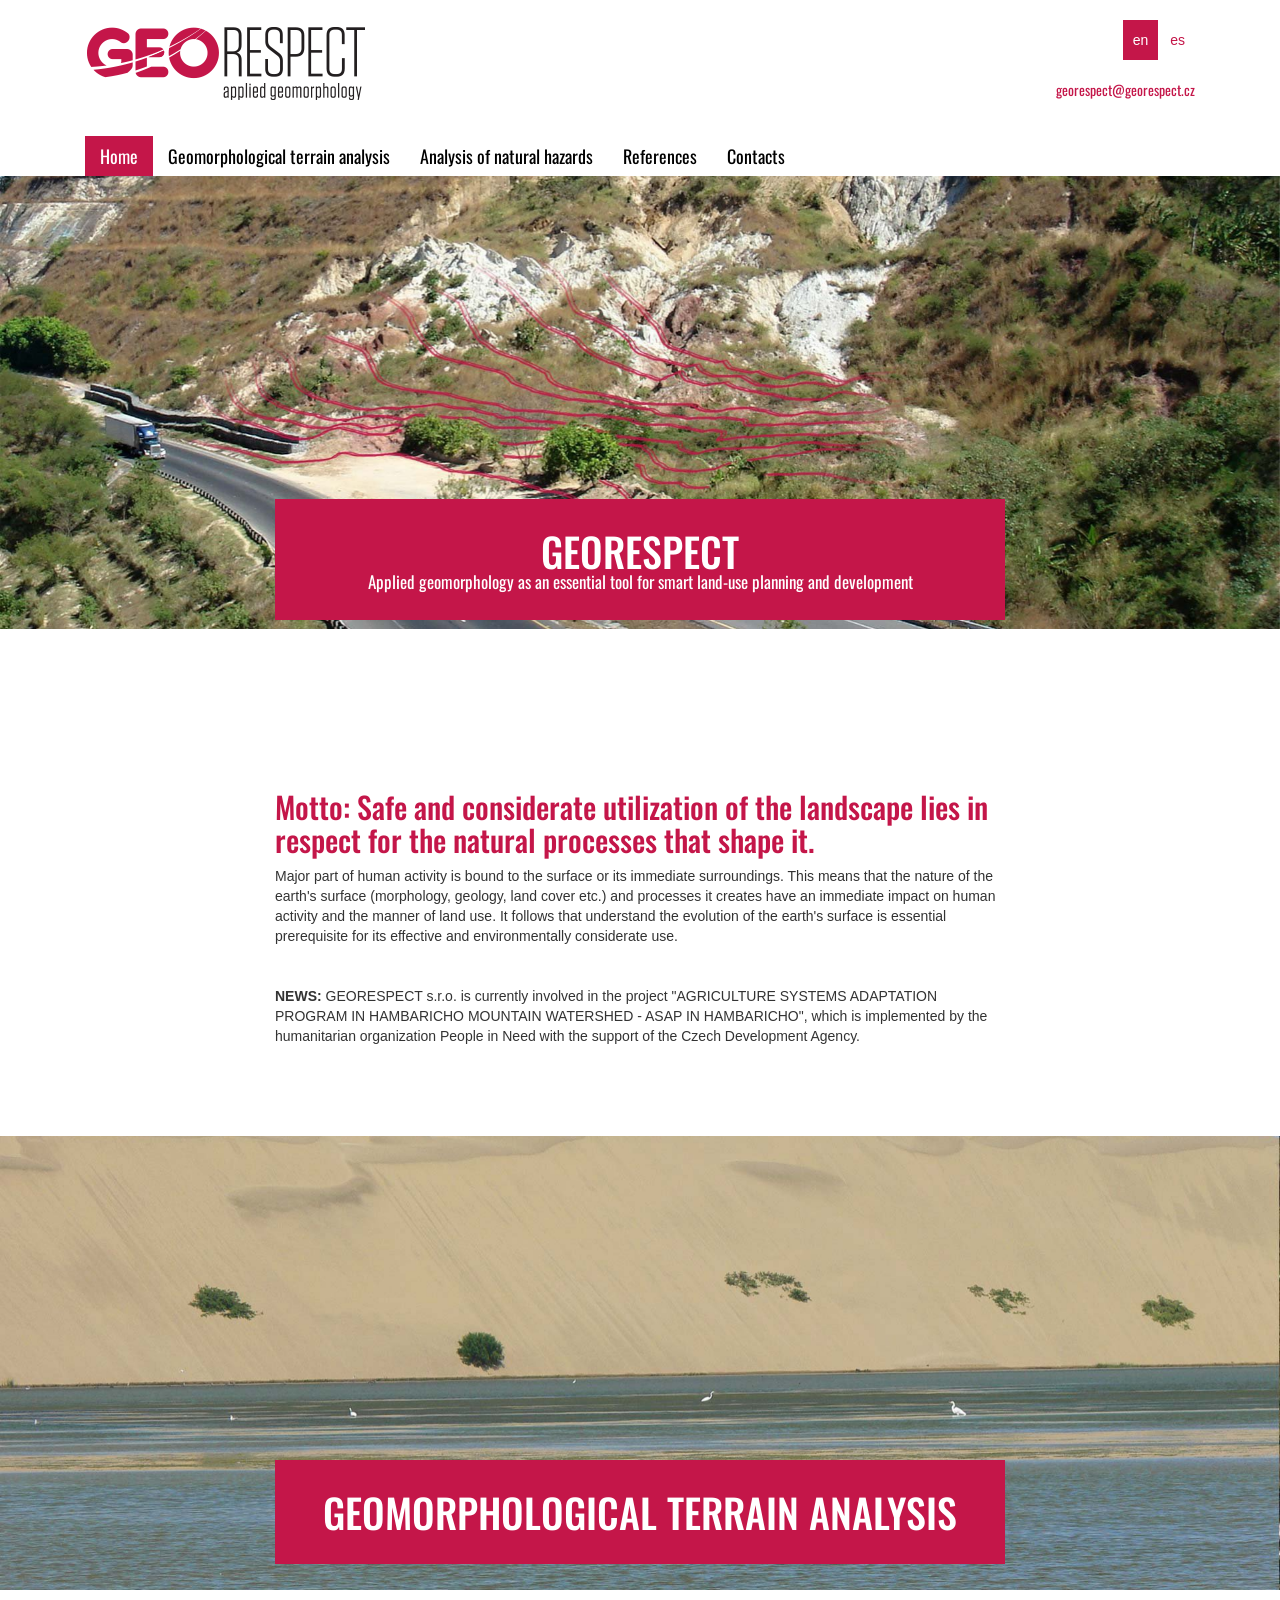
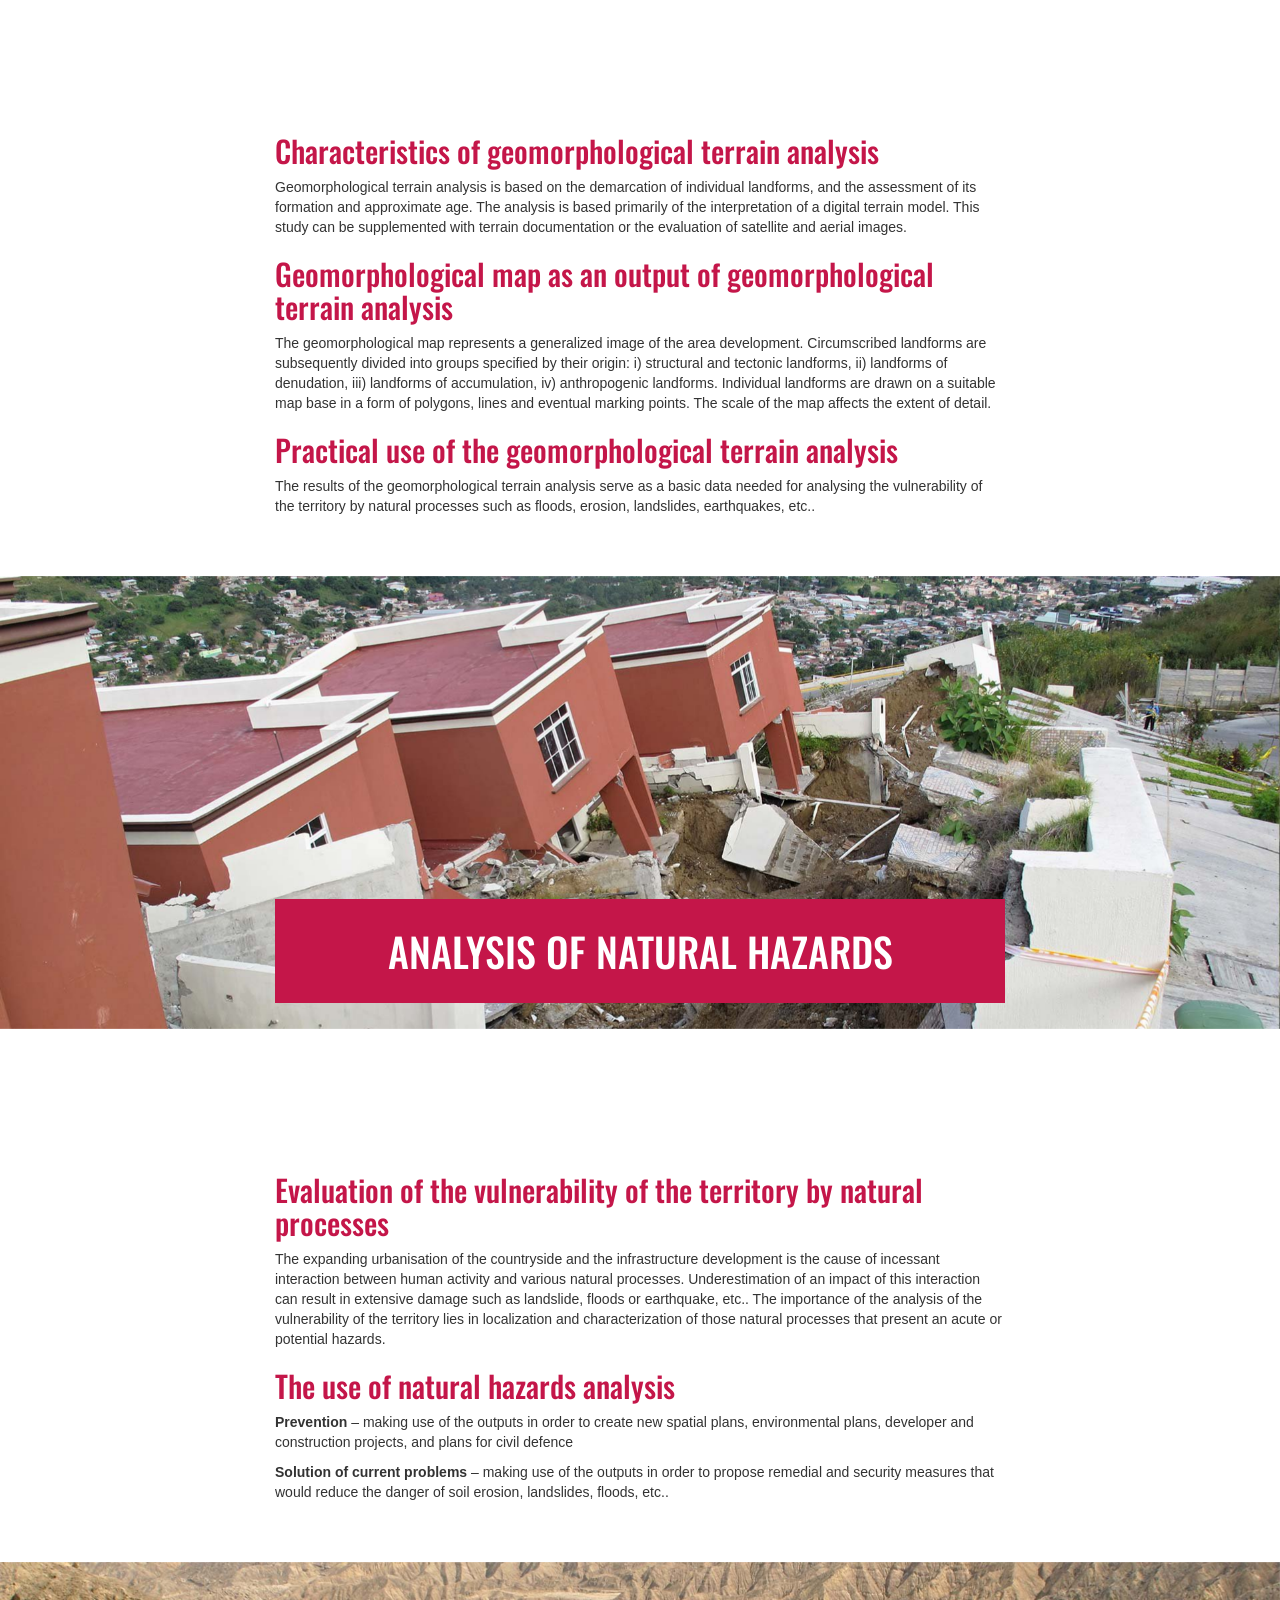
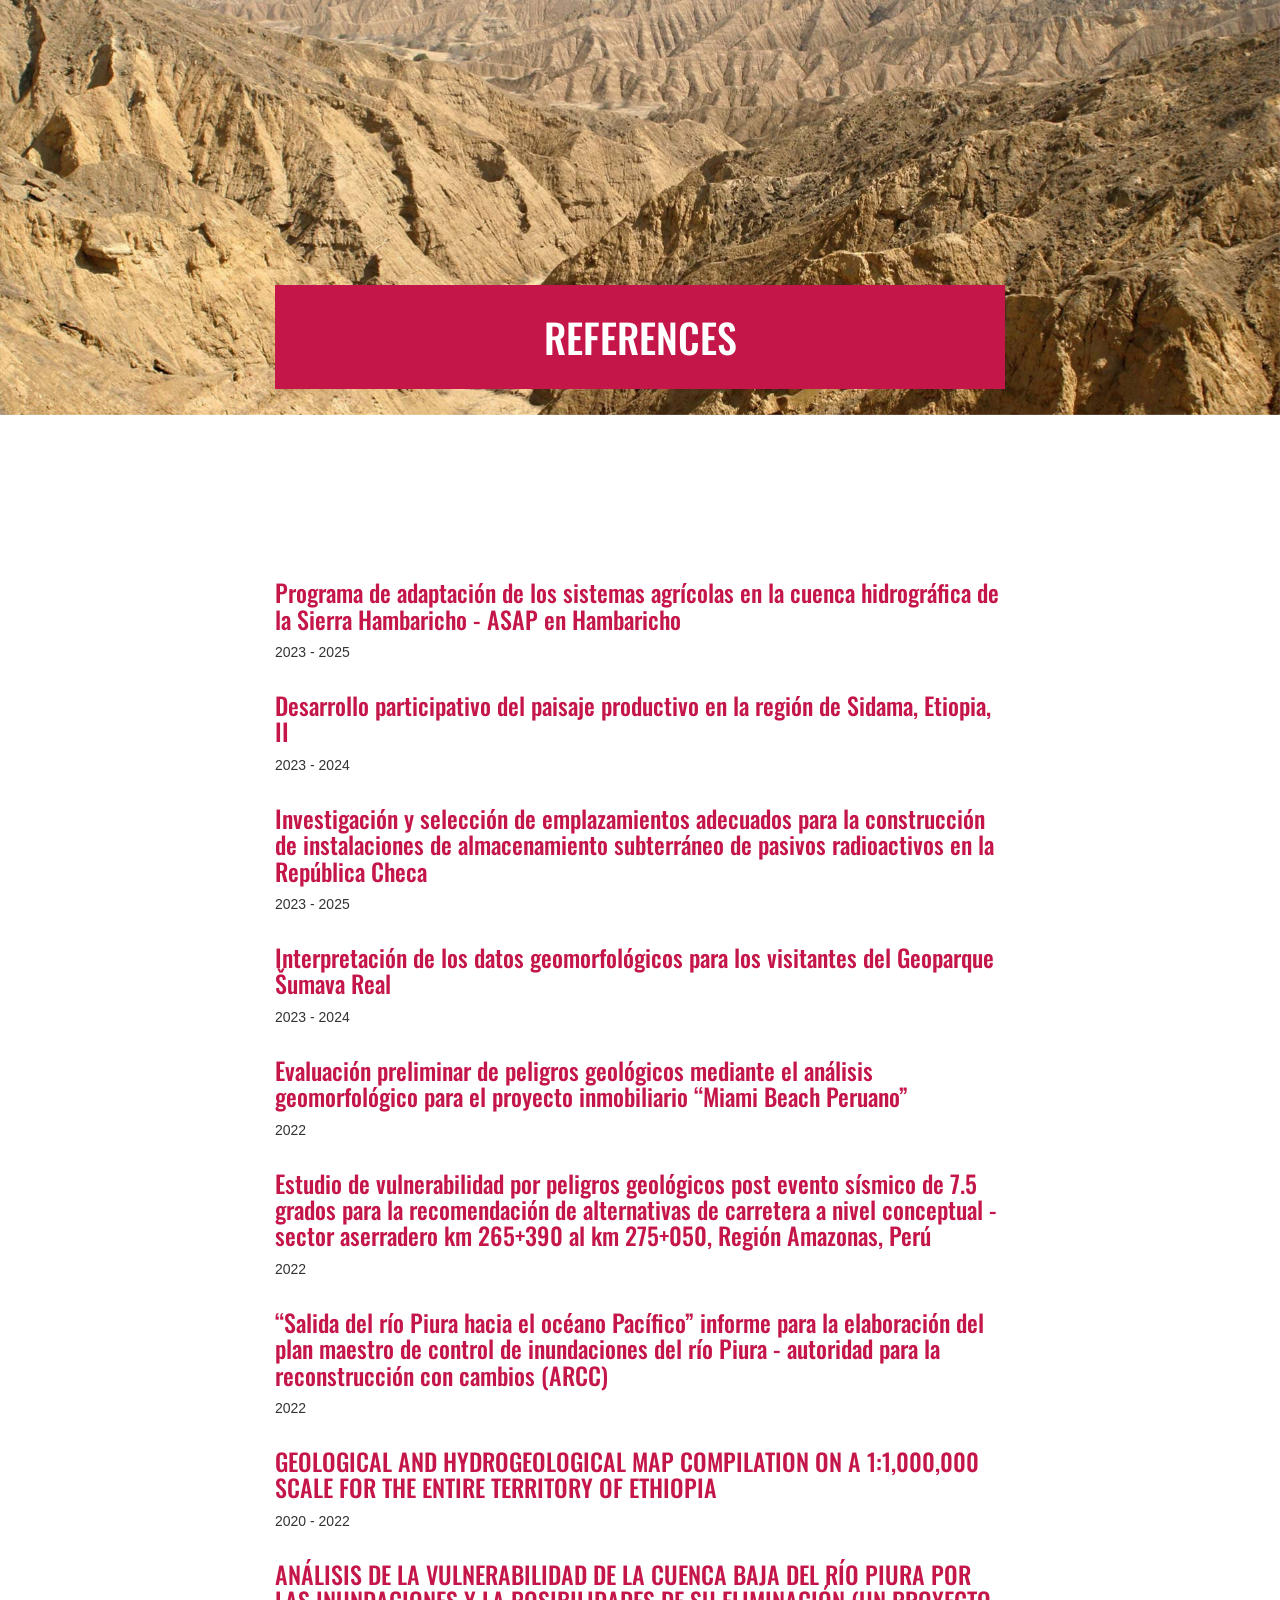
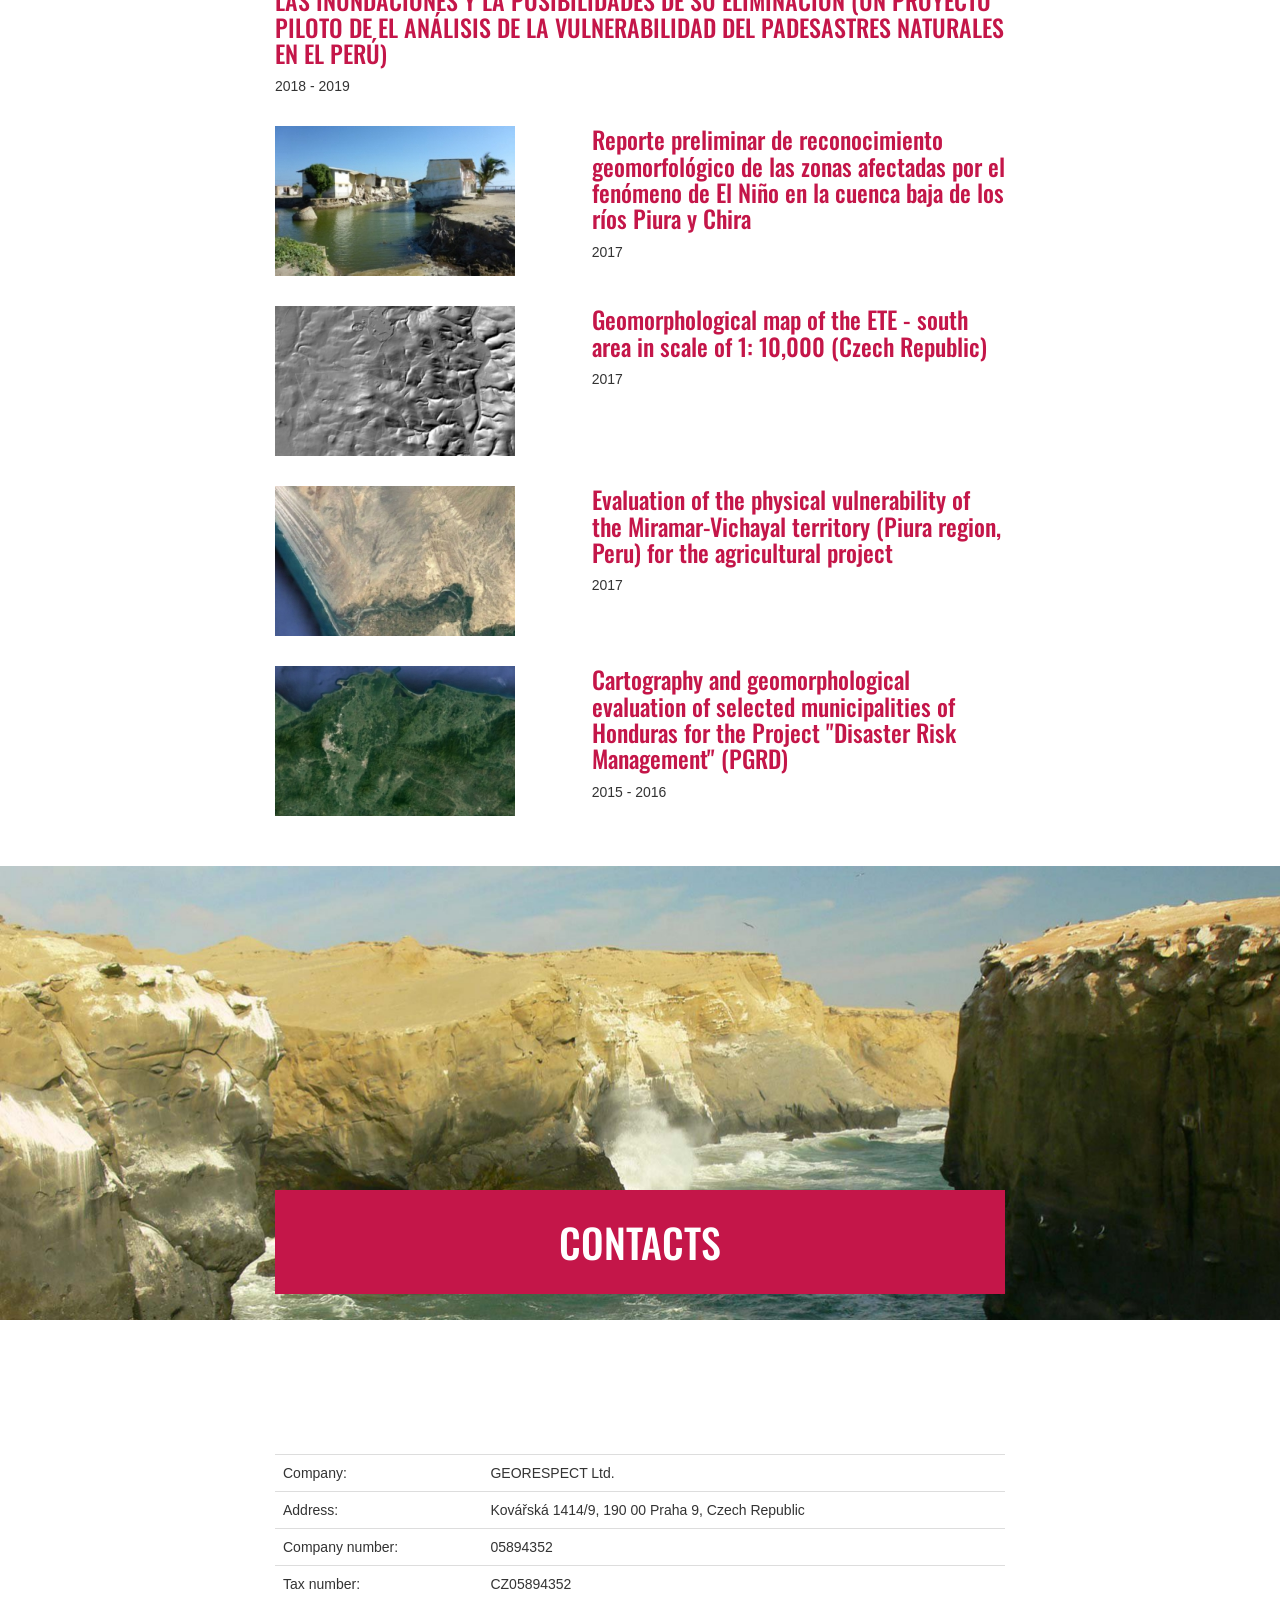
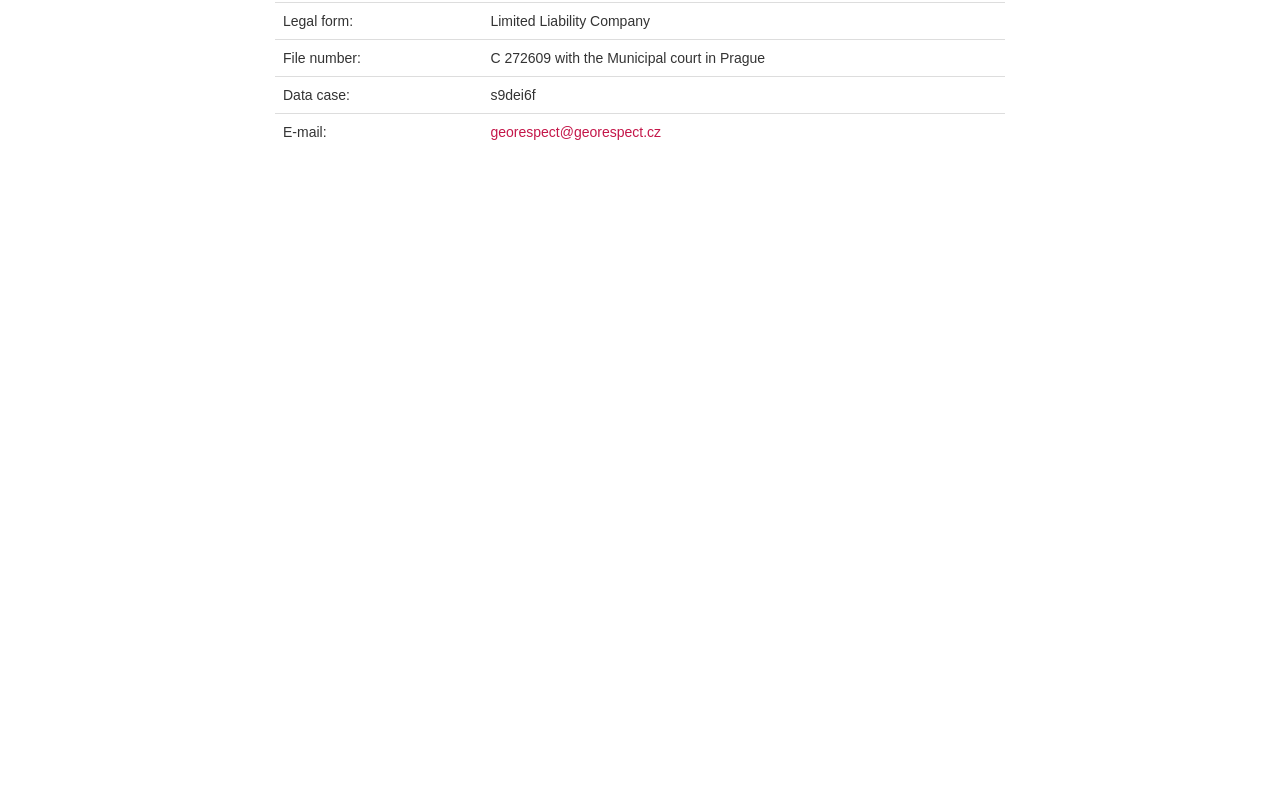
==== index.html @ f71c18c5 "Initial commit" ====
<!DOCTYPE html>
<html>
<head>
	<meta http-equiv="Content-Type" content="text/html; charset=utf-8">

	<meta name="description" content="Home">
	<meta name="keywords" content="Home">
	<meta name="viewport" content="width=device-width, initial-scale=1.0">

	<title>Applied geomorphology | GEO Respect</title>
	
	<link href="https://fonts.googleapis.com/css?family=Oswald:500&amp;subset=latin-ext" rel="stylesheet">

<link rel="stylesheet" type="text/css" href="https://scdn.hucr.cz/font-awesome/4.5.0/css/font-awesome.min.css">
<link rel="stylesheet" type="text/css" href="https://scdn.hucr.cz/fancybox/2.1.5/source/jquery.fancybox.css">
<link rel="stylesheet" type="text/css" href="https://scdn.hucr.cz/jquery/ui/1.10.0/themes/smoothness/jquery-ui.css">
<link rel="stylesheet" type="text/css" href="webtemp/cssloader-9338802cdaec-jquery-ui.css%3F1493128740.css">
<link rel="stylesheet" type="text/css" href="webtemp/cssloader-678d8fef0020-bootstrap.css%3F1493128740.css">
<link rel="stylesheet" type="text/css" href="webtemp/cssloader-245f5d655ae2-common.css%3F1493270820.css">
<link rel="stylesheet" type="text/css" href="webtemp/cssloader-03749bf49cf5-screen.css%3F1495715760.css">
<link rel="stylesheet" type="text/css" href="webtemp/cssloader-792d3ff9c9a4-cropper.css%3F1493128740.css">
	
	<link rel="shortcut icon" href="favicon.ico" type="image/x-icon">
	
<script type="text/javascript" src="https://scdn.hucr.cz/jquery/1.8.3/jquery-1.8.3.min.js"></script>
<script type="text/javascript" src="https://scdn.hucr.cz/jquery/ui/1.10.0/jquery-ui.min.js"></script>
<script type="text/javascript" src="https://scdn.hucr.cz/bootstrap/3.2.0/dist/js/bootstrap.min.js"></script>
<script type="text/javascript" src="https://scdn.hucr.cz/fancybox/2.1.5/source/jquery.fancybox.pack.js"></script>
<script type="text/javascript" src="https://scdn.hucr.cz/plupload/2.1.7/js/plupload.full.min.js"></script>
<script type="text/javascript" src="webtemp/jsloader-c4ad33f44dfc.js%3F1495527900"></script>

	
		<script type="text/javascript">
			(function(i,s,o,g,r,a,m){ i['GoogleAnalyticsObject']=r;i[r]=i[r]||function(){
			(i[r].q=i[r].q||[]).push(arguments)},i[r].l=1*new Date();a=s.createElement(o),
			m=s.getElementsByTagName(o)[0];a.async=1;a.src=g;m.parentNode.insertBefore(a,m)
			})(window,document,'script','//www.google-analytics.com/analytics.js','ga');
			
			ga('create', "UA-98120403-1", "georespect.cz");
			ga('require', 'linkid', 'linkid.js');
			ga('require', 'ecommerce', 'ecommerce.js');
			ga('send', 'pageview');
		</script>
		
		
</head>

<body id="singlepage" data-spy="scroll" data-target=".menu">
<div id="snippet--flashMessages"></div>	
		<div class="container-fluid wrapper" data-spy="" id="header">
			<div class="container" id="logo">
				<p class="col-xs-12 col-sm-6">
					<a href="cs/index.html">
						<img src="images/logo.png" alt="logo">
					</a>
				</p>
				<div class="col-xs-12 col-sm-6">
<div id="langs" class="pull-right">
	<ul class="xnav nav-pills">
		<li class="cs active">
			<a href="cs/index.html">en</a>
		</li>
			<li class="es ">
				<a href="es/index.html">es</a>
			</li>
	</ul>
</div>
<div class="clearfix"></div>					<p class="text-right">
						<a href="mailto:georespect@georespect.cz" class="contact">georespect@georespect.cz</a>
					</p>
				</div>
			</div>
			
			<div class="container" id="menu">

	<div role="navigation" class="navbar navbar-default navbar-static-top">
		<div class="container">
			<div class="navbar-header">
				<button data-target=".navbar-collapse" data-toggle="collapse" class="navbar-toggle" type="button">
					<span class="sr-only">Toggle navigation</span>
					<span class="icon-bar"></span>
					<span class="icon-bar"></span>
					<span class="icon-bar"></span>
				</button>
			</div>

			<div class="navbar-collapse collapse">
					<ul class="nav navbar-nav">



							<li class="applied-geomorphology first
									active
							">
								<a href="cs/index.html#applied-geomorphology">

									Home 
								</a>
							</li>

								

							<li class="geomorphological-terrain-analysis 
							">
								<a href="cs/index.html#geomorphological-terrain-analysis">

									Geomorphological terrain analysis 
								</a>
							</li>

								

							<li class="analysis-of-natural-hazards 
							">
								<a href="cs/index.html#analysis-of-natural-hazards">

									Analysis of natural hazards 
								</a>
							</li>

								

							<li class="references 
							">
								<a href="cs/index.html#references">

									References 
								</a>
							</li>

								

							<li class="contacts 
							">
								<a href="cs/index.html#contacts">

									Contacts 
								</a>
							</li>
					</ul>
			</div>
		</div>
	</div>
			</div>
			
			<div class="clearfix"></div>
		</div>
		
<div id="slider" class="carousel slide" data-ride="carousel" data-interval="4000" data-pause="hover" data-wrap="true">	
	<div class="carousel-inner">
			
			<div class="item active">
						<img src="files/galleries/1920x680_g3-slide1.jpg" alt="">
				
				<div class="carousel-caption">					
 				</div>
			</div>
	</div>
	
	

</div>		
			<div class="container-fluid clearfix" id="applied-geomorphology">
				<div class="container">
					<div class="col-xs-12 col-md-8 col-md-offset-2">
	<div id="layout1" class="row">
		<div id="center" class="col-xs-12">		

	<div class="editor editor-layout1 ">
	
		<div class="">
				<h1>GEORespect<small>Applied geomorphology as an essential tool for smart land-use planning and development</small></h1>

				<div class="text">
					<h2>Motto: Safe and considerate utilization of the landscape lies in respect for the natural processes that shape it.</h2>
<p>Major part of human activity is bound to the surface or its immediate surroundings. This means that the nature of the earth's surface (morphology, geology, land cover etc.) and processes it creates have an immediate impact on human activity and the manner of land use. It follows that understand the evolution of the earth's surface is essential prerequisite for its effective and environmentally considerate use.</p>
<p>&nbsp;</p>
<p><strong>NEWS:</strong> GEORESPECT s.r.o. is currently involved in the project "AGRICULTURE SYSTEMS ADAPTATION PROGRAM IN HAMBARICHO MOUNTAIN WATERSHED - ASAP IN HAMBARICHO", which is implemented by the humanitarian organization People in Need with the support of the Czech Development Agency.</p>
<p>&nbsp;</p>
				</div>



		</div>
	</div>
		</div>
	</div>					</div>
				</div>
			</div>
<div id="slider" class="carousel slide" data-ride="carousel" data-interval="4000" data-pause="hover" data-wrap="true">	
	<div class="carousel-inner">
			
			<div class="item active">
						<img src="files/galleries/1920x680_g7-slide1a.jpg" alt="">
				
				<div class="carousel-caption">					
 				</div>
			</div>
	</div>
	
	

</div>		
			<div class="container-fluid clearfix" id="geomorphological-terrain-analysis">
				<div class="container">
					<div class="col-xs-12 col-md-8 col-md-offset-2">
	<div id="layout1" class="row">
		<div id="center" class="col-xs-12">		

	<div class="editor editor-layout1 ">
	
		<div class="">
				<h1>Geomorphological terrain analysis</h1>

				<div class="text">
					<h2>Characteristics of geomorphological terrain analysis</h2>
<p>Geomorphological terrain analysis is based on the demarcation of individual landforms, and the assessment of its formation and approximate age. The analysis is based primarily of the interpretation of a&nbsp;digital terrain model. This study can be supplemented with terrain documentation or the evaluation of satellite and aerial images.</p>
<h2>Geomorphological map as an output of geomorphological terrain analysis</h2>
<p>The geomorphological map represents a&nbsp;generalized image of the area development. Circumscribed landforms are subsequently divided into groups specified by their origin: i) structural and tectonic landforms, ii) landforms of denudation, iii) landforms of accumulation, iv) anthropogenic landforms. Individual landforms are drawn on a&nbsp;suitable map base in a&nbsp;form of polygons, lines and eventual marking points. The scale of the map affects the extent of detail.</p>
<h2>Practical use of the geomorphological terrain analysis</h2>
<p>The results of the geomorphological terrain analysis serve as a&nbsp;basic data needed for analysing the vulnerability of the territory by natural processes such as floods, erosion, landslides, earthquakes, etc..</p>
				</div>



		</div>
	</div>
		</div>
	</div>					</div>
				</div>
			</div>
<div id="slider" class="carousel slide" data-ride="carousel" data-interval="4000" data-pause="hover" data-wrap="true">	
	<div class="carousel-inner">
			
			<div class="item active">
						<img src="files/galleries/1920x680_g9-slide2.jpg" alt="">
				
				<div class="carousel-caption">					
 				</div>
			</div>
	</div>
	
	

</div>		
			<div class="container-fluid clearfix" id="analysis-of-natural-hazards">
				<div class="container">
					<div class="col-xs-12 col-md-8 col-md-offset-2">
	<div id="layout1" class="row">
		<div id="center" class="col-xs-12">		

	<div class="editor editor-layout1 ">
	
		<div class="">
				<h1>Analysis of natural hazards</h1>

				<div class="text">
					<h2>Evaluation of the vulnerability of the territory by natural processes</h2>
<p>The expanding urbanisation of the countryside and the infrastructure development is the cause of incessant interaction between human activity and various natural processes. Underestimation of an impact of this interaction can result in extensive damage such as landslide, floods or earthquake, etc.. The importance of the analysis of the vulnerability of the territory lies in localization and characterization of those natural processes that present an acute or potential hazards.</p>
<h2>The use of natural hazards analysis</h2>
<p><strong>Prevention</strong> &ndash; making use of the outputs in order to create new spatial plans, environmental plans, developer and construction projects, and plans for civil defence</p>
<p><strong>Solution of current problems</strong> &ndash; making use of the outputs in order to propose remedial and security measures that would reduce the danger of soil erosion, landslides, floods, etc..</p>
				</div>



		</div>
	</div>
		</div>
	</div>					</div>
				</div>
			</div>
<div id="slider" class="carousel slide" data-ride="carousel" data-interval="4000" data-pause="hover" data-wrap="true">	
	<div class="carousel-inner">
			
			<div class="item active">
						<img src="files/galleries/1920x680_g14-slide4.jpg" alt="">
				
				<div class="carousel-caption">					
 				</div>
			</div>
	</div>
	
	

</div>		
			<div class="container-fluid clearfix" id="references">
				<div class="container">
					<div class="col-xs-12 col-md-8 col-md-offset-2">
	<div id="layout1" class="row">
		<div id="center" class="col-xs-12">	
			<h1>References</h1>	

<div class="articles layout1 row">
		
		
		<div class="article col-xs-12">
				
			<div class="row">
				
				
				<div class="col-xs-12">
						<h3 class="no-margin-top">
							Programa de adaptación de los sistemas agrícolas en la cuenca hidrográfica de la Sierra Hambaricho - ASAP en Hambaricho
						</h3>
					
						<div class="description">
							<p class="no-margin">
								2023 - 2025
							</p>
						</div>
					
						<div class="text">				
							<p>Ubicaci&oacute;n:&nbsp;Regi&oacute;n Sidama, Etiop&iacute;a</p>
<p>Contratante:&nbsp;ONG People in Need -&nbsp; Agencia de Desarrollo de la Rep&uacute;blica Checa</p>
<p>Objetivo: An&aacute;lisis de los riesgos geol&oacute;gicos y medioambientales en la zona de la Sierra Hambaricho.</p>
						</div>
				</div>
			</div>
		</div>
		
			<div class="clearfix"></div>
		
		
		<div class="article col-xs-12">
				
			<div class="row">
				
				
				<div class="col-xs-12">
						<h3 class="no-margin-top">
							Desarrollo participativo del paisaje productivo en la región de Sidama, Etiopia, II
						</h3>
					
						<div class="description">
							<p class="no-margin">
								2023 - 2024
							</p>
						</div>
					
						<div class="text">				
							<p><em>Ubicaci&oacute;n:</em>&nbsp;Regi&oacute;n Sidama, Etiop&iacute;a</p>
<p><em>Contratante:</em> ONG People in Need -&nbsp; Agencia de Desarrollo de la Rep&uacute;blica Checa</p>
<p><em>Objetivo:</em> Estudio biof&iacute;sico (riesgos geol&oacute;gicos), exploraci&oacute;n y documentaci&oacute;n enfocadas en las caracter&iacute;sticas geomorfol&oacute;gicas, litol&oacute;gicas y geodin&aacute;micas locales a fin de conservar y gestionar los recursos de agua y suelo hacia una &nbsp;agricultura sostenible y protecci&oacute;n de los recursos naturales.</p>
						</div>
				</div>
			</div>
		</div>
		
			<div class="clearfix"></div>
		
		
		<div class="article col-xs-12">
				
			<div class="row">
				
				
				<div class="col-xs-12">
						<h3 class="no-margin-top">
							Investigación y selección de emplazamientos adecuados para la construcción de instalaciones de almacenamiento subterráneo de pasivos radioactivos en la República Checa
						</h3>
					
						<div class="description">
							<p class="no-margin">
								2023 - 2025
							</p>
						</div>
					
						<div class="text">				
							<p><em>Contratante</em>:&nbsp;Autoridad de Repositorios de Residuos Radiactivos&nbsp;(SURAO)</p>
<p><em>Ubicaci&oacute;n:</em> Rep&uacute;blica Checa</p>
<p><em>Objetivo:</em>&nbsp;Consultor&iacute;a especializada en geolog&iacute;a y geomorfolog&iacute;a para la investigaci&oacute;n y selecci&oacute;n emplazamientos adecuados para la construcci&oacute;n de instalaciones de almacenamiento subterr&aacute;neo de pasivos radioactivos.&nbsp;</p>
						</div>
				</div>
			</div>
		</div>
		
			<div class="clearfix"></div>
		
		
		<div class="article col-xs-12">
				
			<div class="row">
				
				
				<div class="col-xs-12">
						<h3 class="no-margin-top">
							Interpretación de los datos geomorfológicos para los visitantes del Geoparque Šumava Real
						</h3>
					
						<div class="description">
							<p class="no-margin">
								2023 - 2024
							</p>
						</div>
					
						<div class="text">				
							<p><em>Ubicaci&oacute;n:</em>&nbsp;Regi&oacute;n Pilsen y Regi&oacute;n Bohemia, Rep&uacute;blica Checa</p>
<p><em>Objetivo:</em></p>
<ul>
<li>An&aacute;lisis geomorfol&oacute;gico del terreno e interpretaci&oacute;n de datos topogr&aacute;ficos por escaneo LIDAR.</li>
<li>Mapa geomorfol&oacute;gico del terreno (500 km2).</li>
<li>Aplicativo digital.</li>
</ul>
						</div>
				</div>
			</div>
		</div>
		
			<div class="clearfix"></div>
		
		
		<div class="article col-xs-12">
				
			<div class="row">
				
				
				<div class="col-xs-12">
						<h3 class="no-margin-top">
							Evaluación preliminar de peligros geológicos mediante el análisis geomorfológico para el proyecto inmobiliario “Miami Beach Peruano”
						</h3>
					
						<div class="description">
							<p class="no-margin">
								2022
							</p>
						</div>
					
						<div class="text">				
							<p>&nbsp;</p>
<p><em>Ubicaci&oacute;n:</em>&nbsp;Distrito Comandante Noel, Provincia de Casma, Regi&oacute;n Ancash, Per&uacute;</p>
<p><em>Objetivo:</em> Evaluaci&oacute;n preliminar para la identificaci&oacute;n de peligros geol&oacute;gicos existentes en un contexto de hasta 50 km2 mediante el an&aacute;lisis geomorfol&oacute;gico en gabinete de acuerdo con el siguiente detalle: 20Km2 (escala: 1: 5000), 30Km2 (escala: 1:25 000).</p>
						</div>
				</div>
			</div>
		</div>
		
			<div class="clearfix"></div>
		
		
		<div class="article col-xs-12">
				
			<div class="row">
				
				
				<div class="col-xs-12">
						<h3 class="no-margin-top">
							Estudio de vulnerabilidad por peligros geológicos post evento sísmico de 7.5 grados para la recomendación de alternativas de carretera a nivel conceptual - sector aserradero km 265+390 al km 275+050, Región Amazonas, Perú
						</h3>
					
						<div class="description">
							<p class="no-margin">
								2022
							</p>
						</div>
					
						<div class="text">				
							<p><em>Tipo del proyecto:</em> Proyecto de la Concesionaria IIRSA NORTE</p>
<p><em>Ubicaci&oacute;n:</em> Sector Aserradero, Distrito de Jamalca, Provincia Utcubamba, Regi&oacute;n Amazonas, Per&uacute;</p>
<p><em>Objetivo del proyecto:</em></p>
<ul>
<li>Levantamiento topogr&aacute;fico LIDAR por UAV del &aacute;rea de estudio que abarca hasta 60km2.</li>
<li>Creaci&oacute;n del modelo digital del relieve (MDR) en un &aacute;rea de hasta 60km2 a escala 1:10,000.</li>
<li>An&aacute;lisis geomorfol&oacute;gico del terreno e interpretaci&oacute;n geomorfol&oacute;gica de las im&aacute;genes satelitales y MDR.</li>
<li>Relevamiento de campo de la documentaci&oacute;n geol&oacute;gica y geomorfol&oacute;gica de forma visual.</li>
<li>An&aacute;lisis de la susceptibilidad del territorio por peligros naturales.</li>
<li>Con base en la identificaci&oacute;n de las zonas de la alta vulnerabilidad por peligros geol&oacute;gicos, plantear al menos 03 alternativas de trazo para el sector de Aserradero a nivel conceptual.</li>
<li>Presentar una propuesta de las medidas de protecci&oacute;n para eliminar el impacto de los procesos naturales.</li>
</ul>
						</div>
				</div>
			</div>
		</div>
		
			<div class="clearfix"></div>
		
		
		<div class="article col-xs-12">
				
			<div class="row">
				
				
				<div class="col-xs-12">
						<h3 class="no-margin-top">
							“Salida del río Piura hacia el océano Pacífico” informe para la elaboración del plan maestro de control de inundaciones del río Piura - autoridad para la reconstrucción con cambios (ARCC)
						</h3>
					
						<div class="description">
							<p class="no-margin">
								2022
							</p>
						</div>
					
						<div class="text">				
							<p>Recomendaci&oacute;n de una ruta adecuada para la descarga de aguas de inundaci&oacute;n al mar mediante el an&aacute;lisis geomorfol&oacute;gico del terreno.&nbsp;</p>
<p>Proyecto de la Autoridad para la Reconstrucci&oacute;n con Cambios, Gobierno Peruano.<br />Subcontrato de GEORESPECT s.r.o. para ARUP PER&Uacute;.<br /><br /></p>
						</div>
				</div>
			</div>
		</div>
		
			<div class="clearfix"></div>
		
		
		<div class="article col-xs-12">
				
			<div class="row">
				
				
				<div class="col-xs-12">
						<h3 class="no-margin-top">
							GEOLOGICAL AND HYDROGEOLOGICAL MAP COMPILATION ON A 1:1,000,000 SCALE FOR THE ENTIRE TERRITORY OF ETHIOPIA
						</h3>
					
						<div class="description">
							<p class="no-margin">
								2020 - 2022
							</p>
						</div>
					
						<div class="text">				
							<p>GEORESPECT como subcontrator del Servicio Geol&oacute;gico Checo implementa las siguientes actividades dentro de este proyecto:</p>
<ul>
<li>Desarrollo de una base topogr&aacute;fica para el mapeo geol&oacute;gico a escala 1: 750.000 del territorio del pa&iacute;s de Etiop&iacute;a;</li>
<li>An&aacute;lisis morfo-tect&oacute;nico del territorio del pa&iacute;s de Etiop&iacute;a a&nbsp; escala 1: 750.000.</li>
</ul>
<p>El proyecto est&aacute; financiado por la Agencia Checa de Desarrollo.</p>
						</div>
				</div>
			</div>
		</div>
		
			<div class="clearfix"></div>
		
		
		<div class="article col-xs-12">
				
			<div class="row">
				
				
				<div class="col-xs-12">
						<h3 class="no-margin-top">
							ANÁLISIS DE LA VULNERABILIDAD DE LA CUENCA BAJA DEL RÍO PIURA POR LAS INUNDACIONES Y LA POSIBILIDADES DE SU ELIMINACIÓN (UN PROYECTO PILOTO DE EL ANÁLISIS DE LA VULNERABILIDAD DEL PADESASTRES NATURALES EN EL PERÚ)
						</h3>
					
						<div class="description">
							<p class="no-margin">
								2018 - 2019


							</p>
						</div>
					
						<div class="text">				
							<p>El tema del proyecto fue analizar 2 500 km2 de la cuenca baja del R&iacute;o Piura en t&eacute;rminos de su vulnerabilidad a las inundaciones. La implementaci&oacute;n incluy&oacute;:</p>
<ul>
<li>Evaluaci&oacute;n de los impactos del fen&oacute;meno El Ni&ntilde;o 2017.</li>
<li>Estudio de susceptibilidad de la zona por las inundaciones una escala de 1: 25,000.</li>
<li>Propuesta de medidas para reducir la vulnerabilidad del territorio a las inundaciones.</li>
</ul>
<p>El proyecto se ejecut&oacute; con el apoyo financiero de la Agencia Checa de Desarrollo.</p>
						</div>
				</div>
			</div>
		</div>
		
			<div class="clearfix"></div>
		
		
		<div class="article col-xs-12">
				
			<div class="row">
				
					<div class="col-xs-5">
						<p class="img no-margin">
							<a href="files/galleries/g15-Cangrejos-web.jpg" rel="g15" class="fancybox">
								<img src="files/galleries/240x150_g15-Cangrejos-web.jpg" alt="" class="img-responsive">
							</a>
						</p>
					</div>
				
				<div class="col-xs-7">
						<h3 class="no-margin-top">
							Reporte preliminar de reconocimiento geomorfológico de las zonas afectadas por el fenómeno de El Niño en la cuenca baja de los ríos Piura y Chira
						</h3>
					
						<div class="description">
							<p class="no-margin">
								2017
							</p>
						</div>
					
						<div class="text">				
							
						</div>
				</div>
			</div>
		</div>
		
			<div class="clearfix"></div>
		
		
		<div class="article col-xs-12">
				
			<div class="row">
				
					<div class="col-xs-5">
						<p class="img no-margin">
							<a href="files/galleries/g11-ETE-jih.JPG" rel="g11" class="fancybox">
								<img src="files/galleries/240x150_g11-ETE-jih.JPG" alt="" class="img-responsive">
							</a>
						</p>
					</div>
				
				<div class="col-xs-7">
						<h3 class="no-margin-top">
							Geomorphological map of the ETE - south area in scale of 1: 10,000 (Czech Republic)
						</h3>
					
						<div class="description">
							<p class="no-margin">
								2017
							</p>
						</div>
					
						<div class="text">				
							<p>The subject of the contract was to create a geomorphological map of the southern part of the Nuclear Power Plant Temel&iacute;n (32 km2) based on the analysis of digital terrain model. The basic aim of the analysis was to define geomorphological forms, units and to evaluate present exodynamic processes.</p>
<p>The GEORESPECT Ltd. made it as a subcontractor for the company AQUATEST under the contract "Evaluation of geological and other information on selected areas of the Czech Moldanubicum, in terms of potential suitability for the storage of nuclear waste in polygon ETE - South". The sponsor of this contract is the organizational structure of the Czech Republic - Radioactive Waste Repository.</p>
						</div>
				</div>
			</div>
		</div>
		
			<div class="clearfix"></div>
		
		
		<div class="article col-xs-12">
				
			<div class="row">
				
					<div class="col-xs-5">
						<p class="img no-margin">
							<a href="files/galleries/g12-Miramar-Vichayal-Peru.JPG" rel="g12" class="fancybox">
								<img src="files/galleries/240x150_g12-Miramar-Vichayal-Peru.JPG" alt="" class="img-responsive">
							</a>
						</p>
					</div>
				
				<div class="col-xs-7">
						<h3 class="no-margin-top">
							Evaluation of the physical vulnerability of the Miramar-Vichayal territory (Piura region, Peru) for the agricultural project
						</h3>
					
						<div class="description">
							<p class="no-margin">
								2017
							</p>
						</div>
					
						<div class="text">				
							<p>The aim of the work was to evaluate present exodynamic processes with a special focus on potential natural hazards (floods, erosion, landslides and salinization) on area of 12&nbsp;000 ha. The outputs were geomorphological map, map of susceptibility of the territory to natural hazards and overview of safe areas for agriculture.</p>
<p>The work was produced for the private company Agroetanol Pacifico s.a.</p>
						</div>
				</div>
			</div>
		</div>
		
			<div class="clearfix"></div>
		
		
		<div class="article col-xs-12">
				
			<div class="row">
				
					<div class="col-xs-5">
						<p class="img no-margin">
							<a href="files/galleries/g13-Honduras.JPG" rel="g13" class="fancybox">
								<img src="files/galleries/240x150_g13-Honduras.JPG" alt="" class="img-responsive">
							</a>
						</p>
					</div>
				
				<div class="col-xs-7">
						<h3 class="no-margin-top">
							Cartography and geomorphological evaluation of selected municipalities of Honduras for the Project "Disaster Risk Management" (PGRD)
						</h3>
					
						<div class="description">
							<p class="no-margin">
								2015 - 2016
							</p>
						</div>
					
						<div class="text">				
							<p>The subject of the contract was to create a geomorphological maps of 14 selected municipalities of Honduras (approx. 7&nbsp;000 km2) based on the analysis of digital terrain model. The aim of the analysis was to define individual landforms and to evaluate present exodynamic processes with a special focus on natural hazards.</p>
<p>The work was implemented as a subcontract for COPECO.</p>
						</div>
				</div>
			</div>
		</div>
		
			<div class="clearfix"></div>
	
</div>		</div>
	</div>					</div>
				</div>
			</div>
<div id="slider" class="carousel slide" data-ride="carousel" data-interval="4000" data-pause="hover" data-wrap="true">	
	<div class="carousel-inner">
			
			<div class="item active">
						<img src="files/galleries/1920x680_g10-slide5.jpg" alt="">
				
				<div class="carousel-caption">					
 				</div>
			</div>
	</div>
	
	

</div>		
			<div class="container-fluid clearfix" id="contacts">
				<div class="container">
					<div class="col-xs-12 col-md-8 col-md-offset-2">
	<div id="layout1" class="row">
		<div id="center" class="col-xs-12">		

	<div class="editor editor-layout1 ">
	
		<div class="">
				<h1>Contacts</h1>

				<div class="text">
					<table class=" table">
<tbody>
<tr>
<td>Company:</td>
<td>GEORESPECT Ltd.</td>
</tr>
<tr>
<td>Address:</td>
<td>Kov&aacute;řsk&aacute; 1414/9, 190&nbsp;00 Praha 9, Czech Republic</td>
</tr>
<tr>
<td>Company number:</td>
<td>05894352</td>
</tr>
<tr>
<td>Tax number:</td>
<td>CZ05894352</td>
</tr>
<tr>
<td>Legal form:</td>
<td>Limited Liability Company</td>
</tr>
<tr>
<td>File number:</td>
<td>C 272609 with the Municipal court in Prague</td>
</tr>
<tr>
<td>Data case:</td>
<td>s9dei6f</td>
</tr>
<tr>
<td>E-mail:</td>
<td><a href="mailto:georespect@georespect.cz">georespect@georespect.cz</a></td>
</tr>
</tbody>
</table>
<p>&nbsp;</p>
				</div>



		</div>
	</div>
		</div>
	</div>					</div>
				</div>
			</div>
		
		<div class="map">
			<iframe src="https://www.google.com/maps/embed?pb=!1m18!1m12!1m3!1d8613.745265094734!2d14.670140556574882!3d50.06977543891898!2m3!1f0!2f0!3f0!3m2!1i1024!2i768!4f13.1!3m3!1m2!1s0x470b8caf518f5299%3A0xbde25b44167171e8!2zxb1sZWJza8OhIDE2MTksIDE5MCAxNiDDmmplemQgbmFkIExlc3k!5e0!3m2!1scs!2scz!4v1493242471732" height="500" frameborder="0" style="border:0; width: 100%;" allowfullscreen></iframe>
		</div>
</body>
</html>
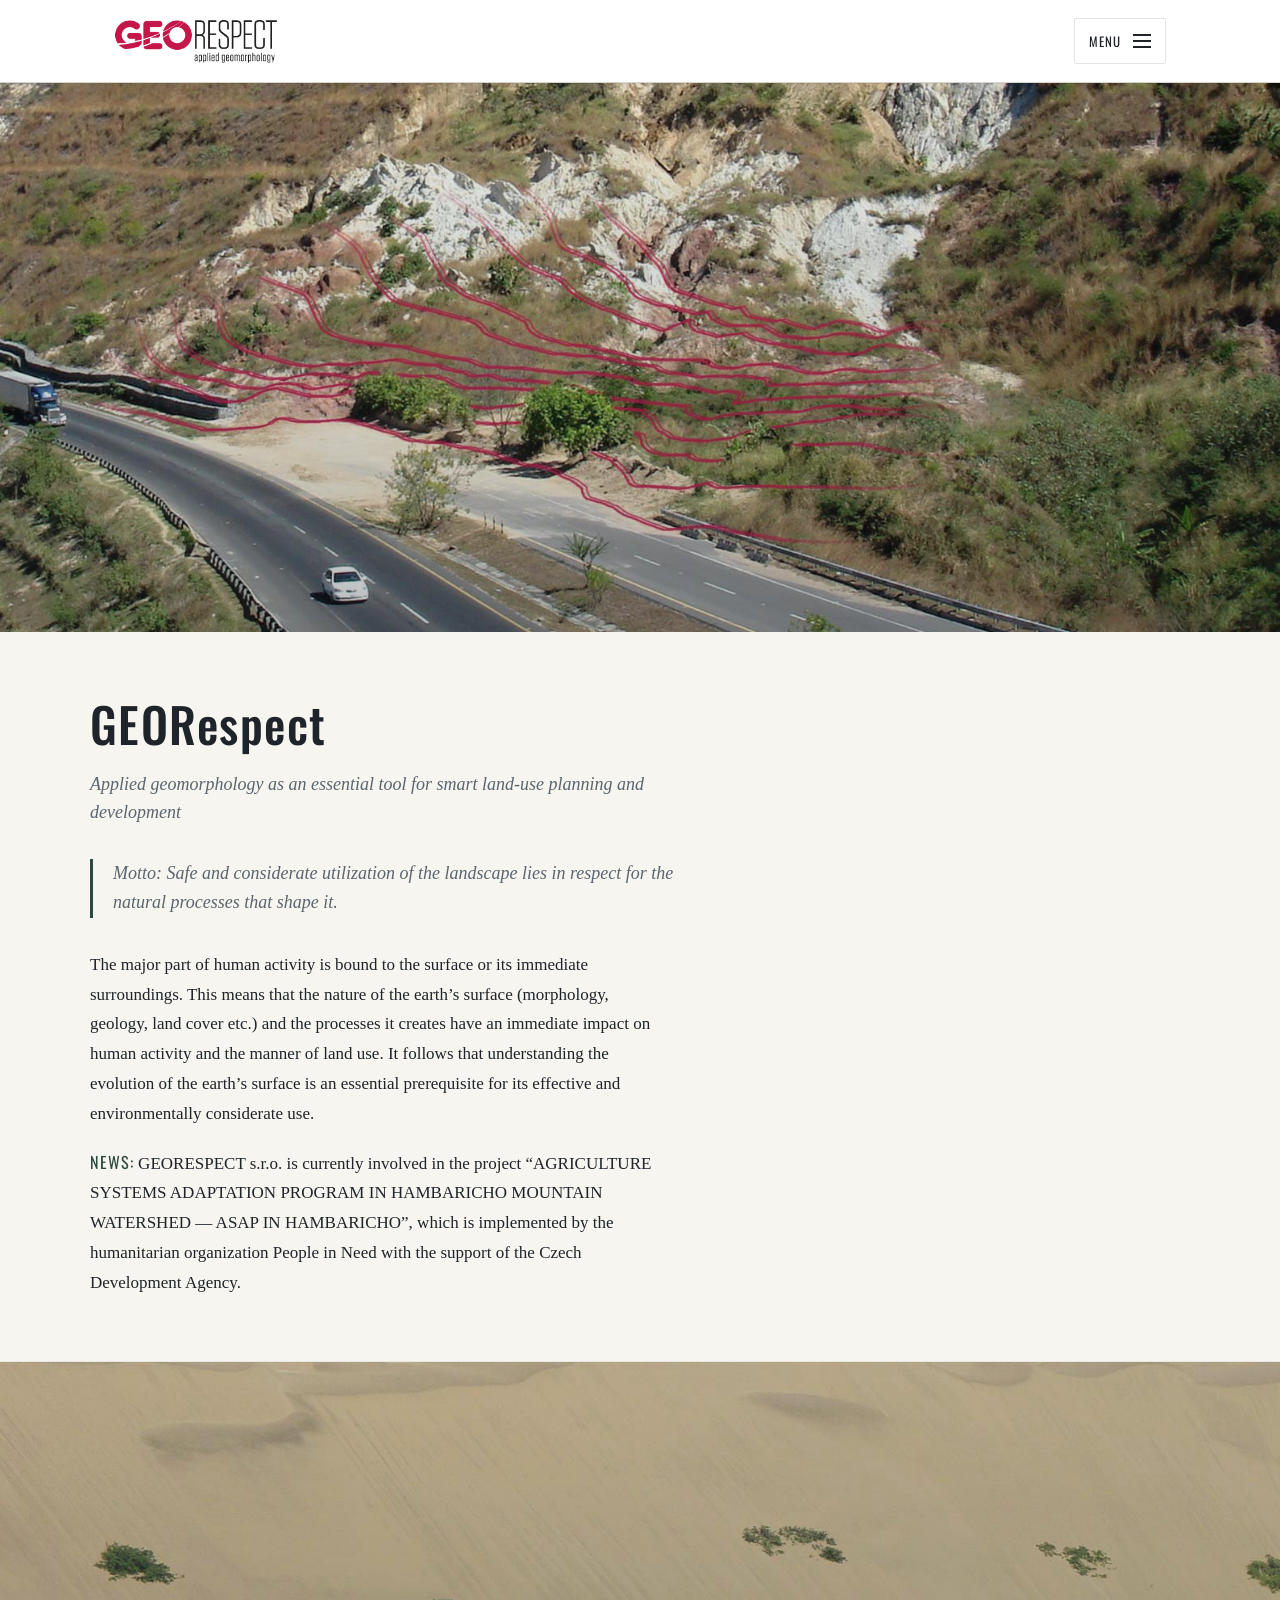
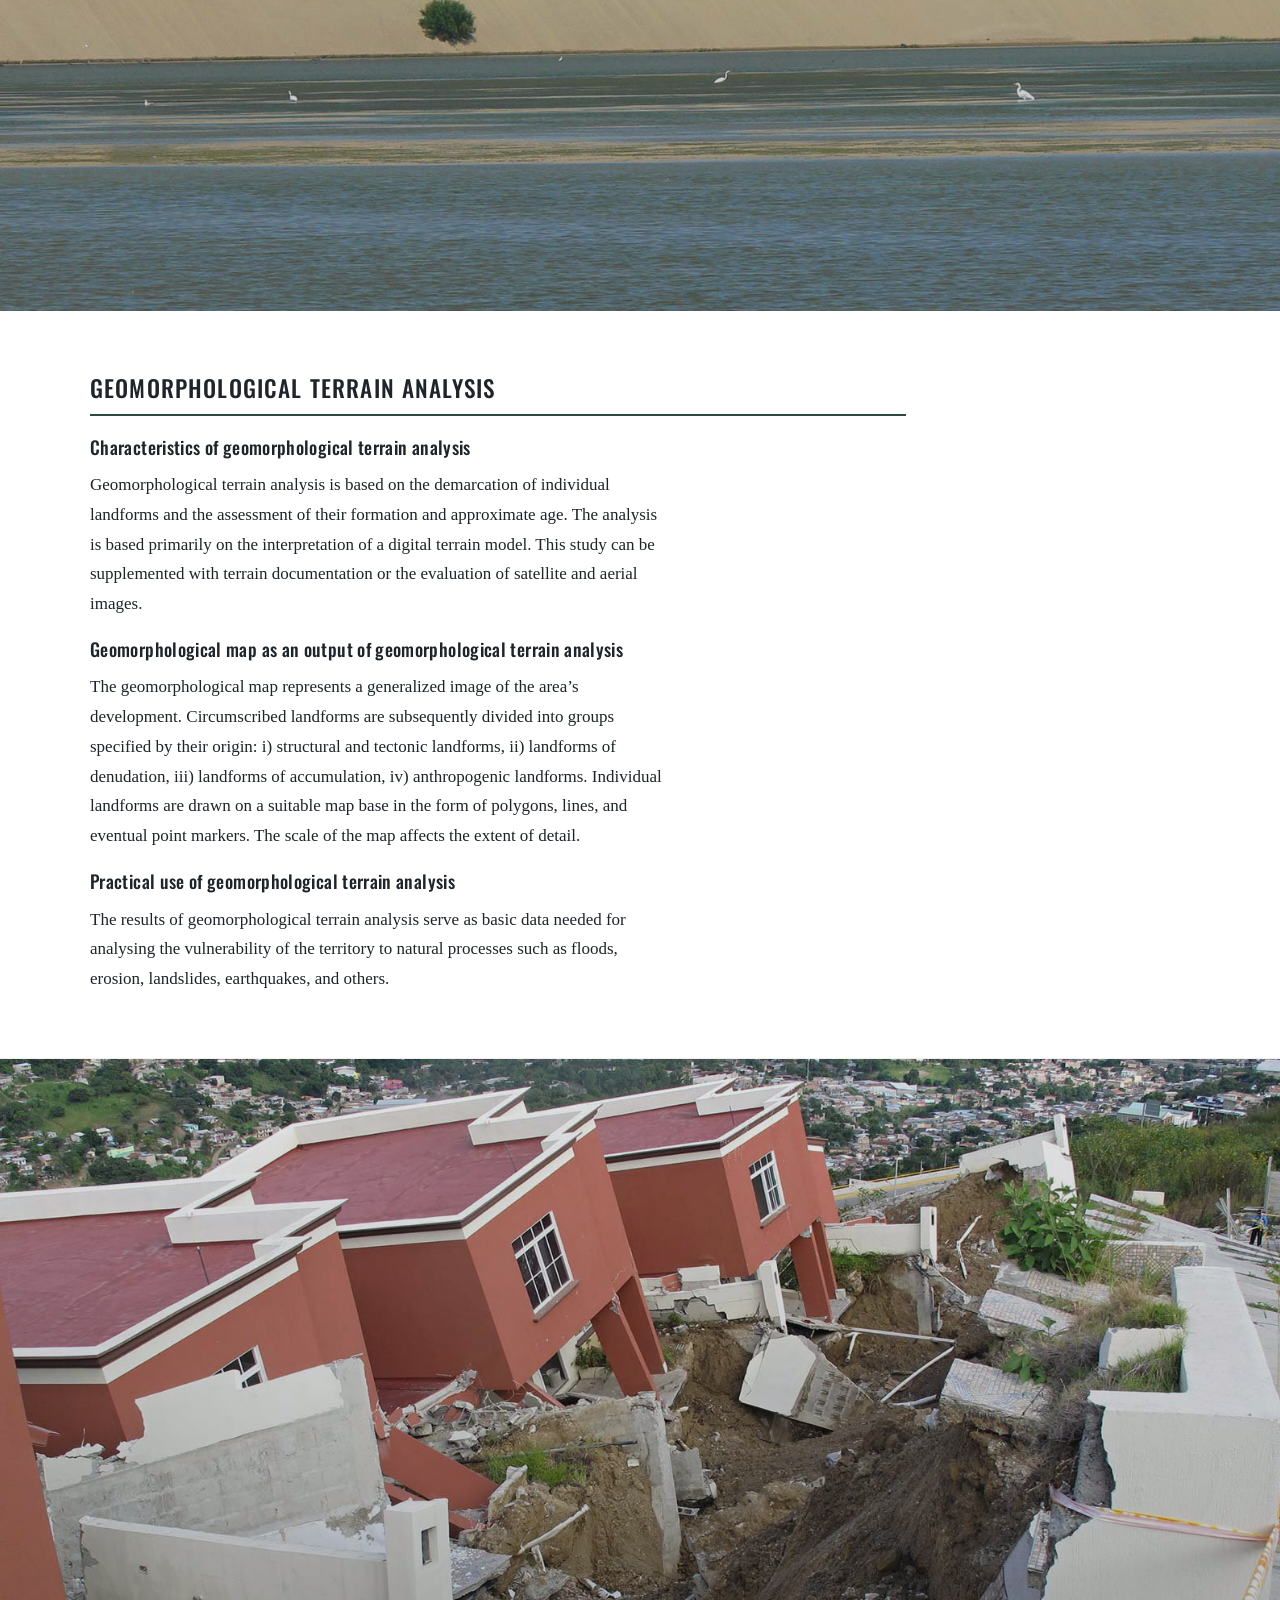
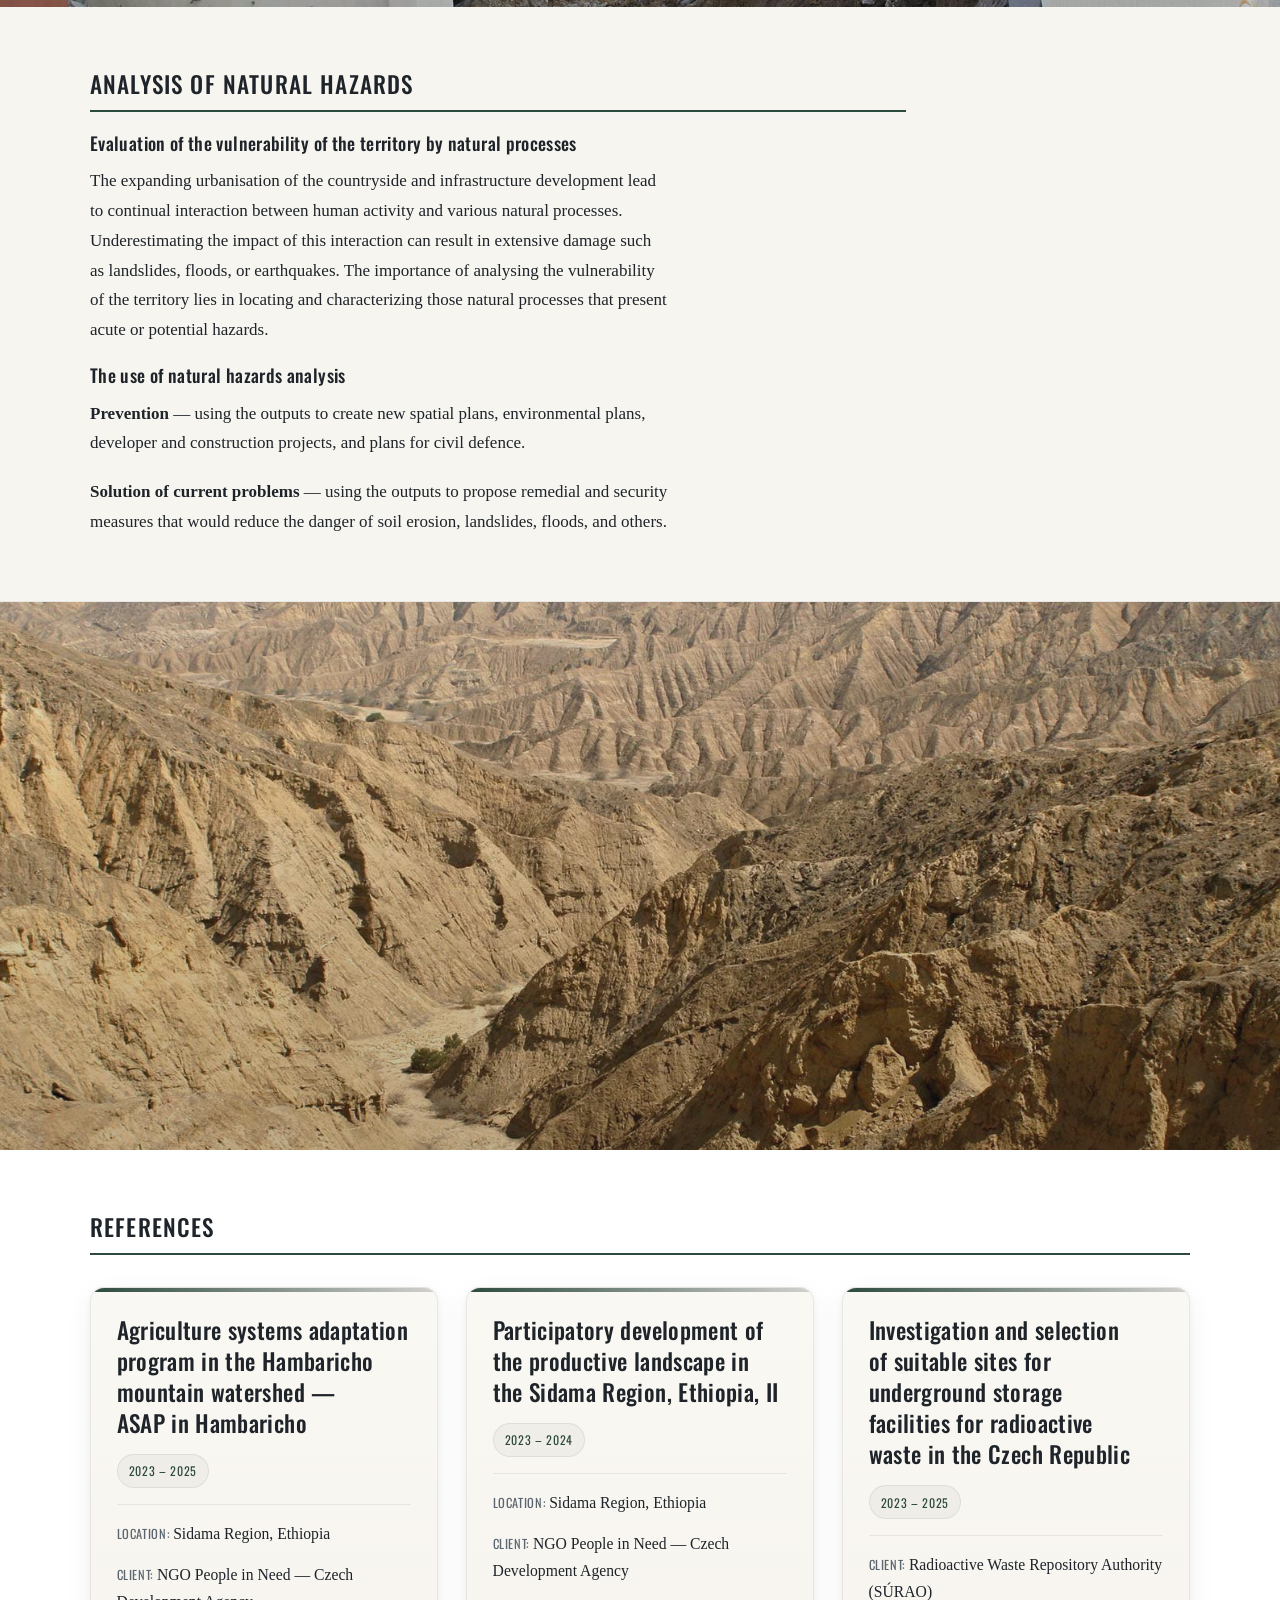
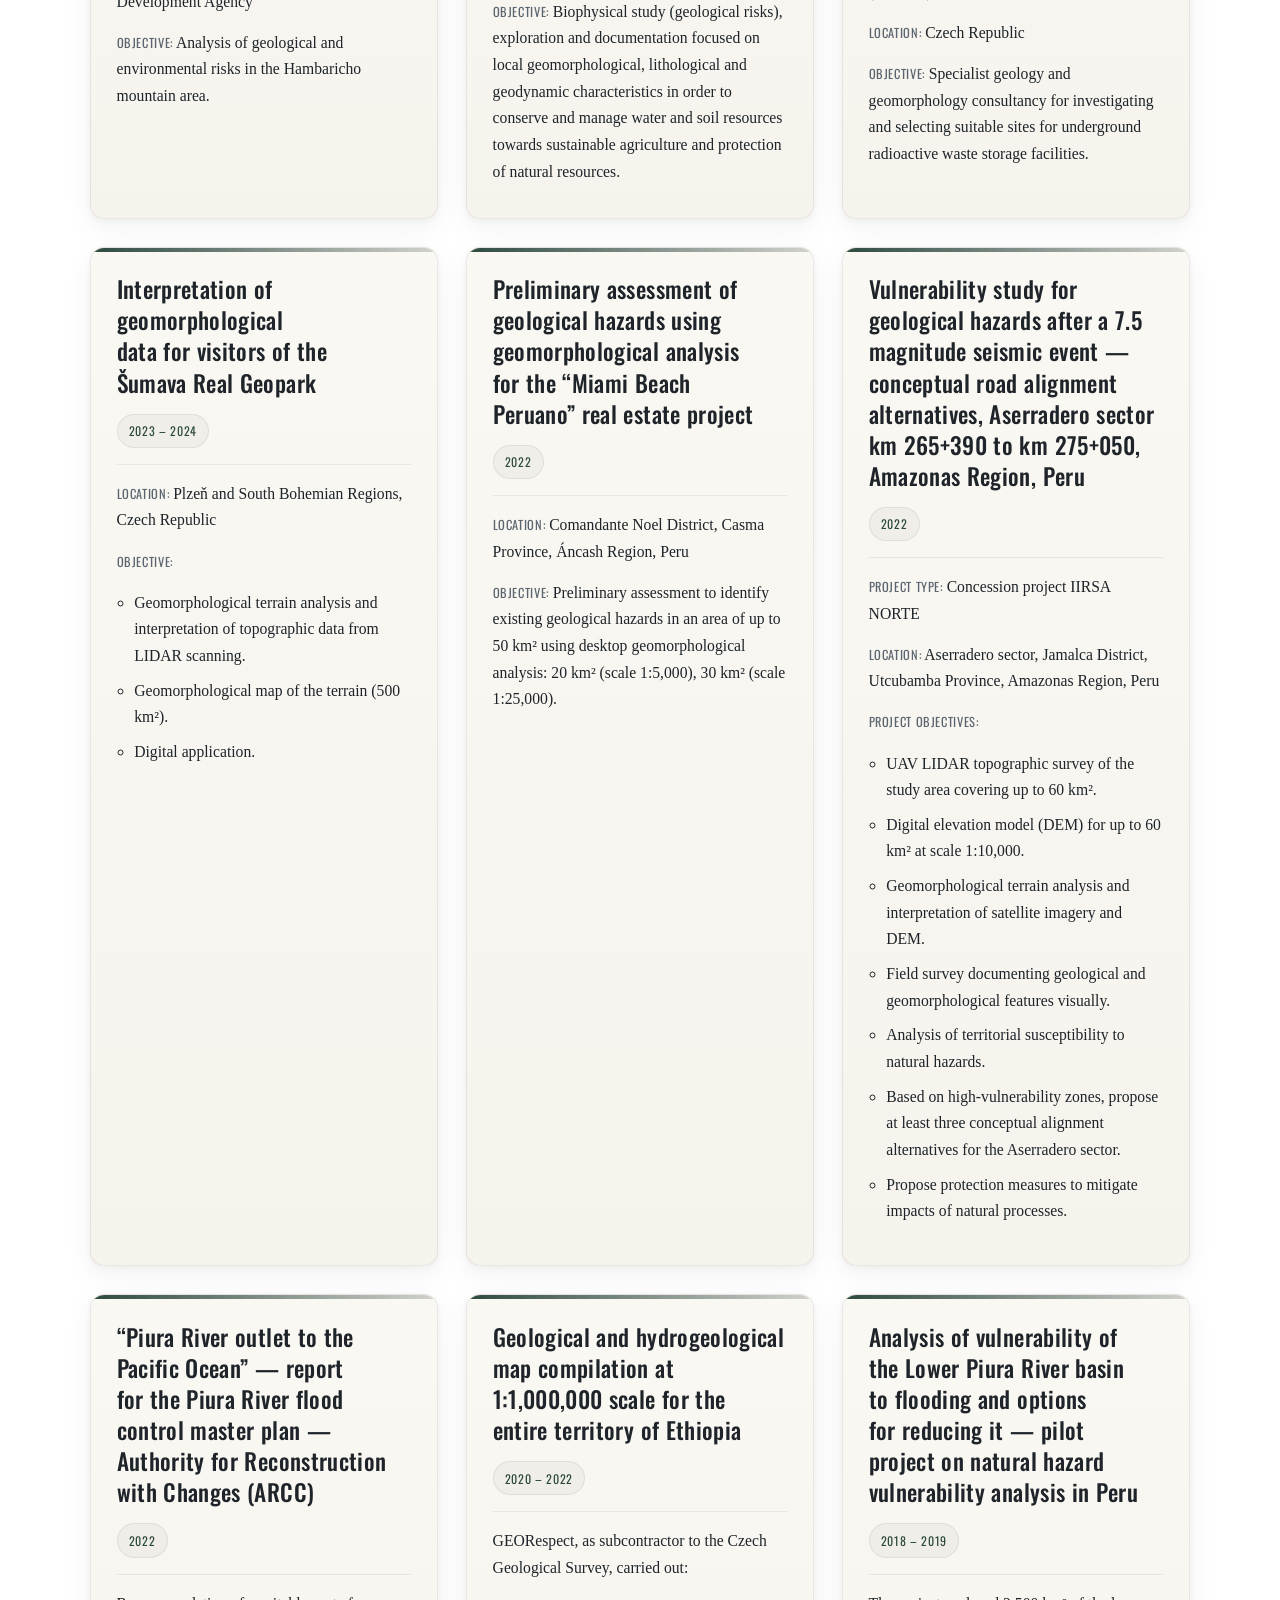
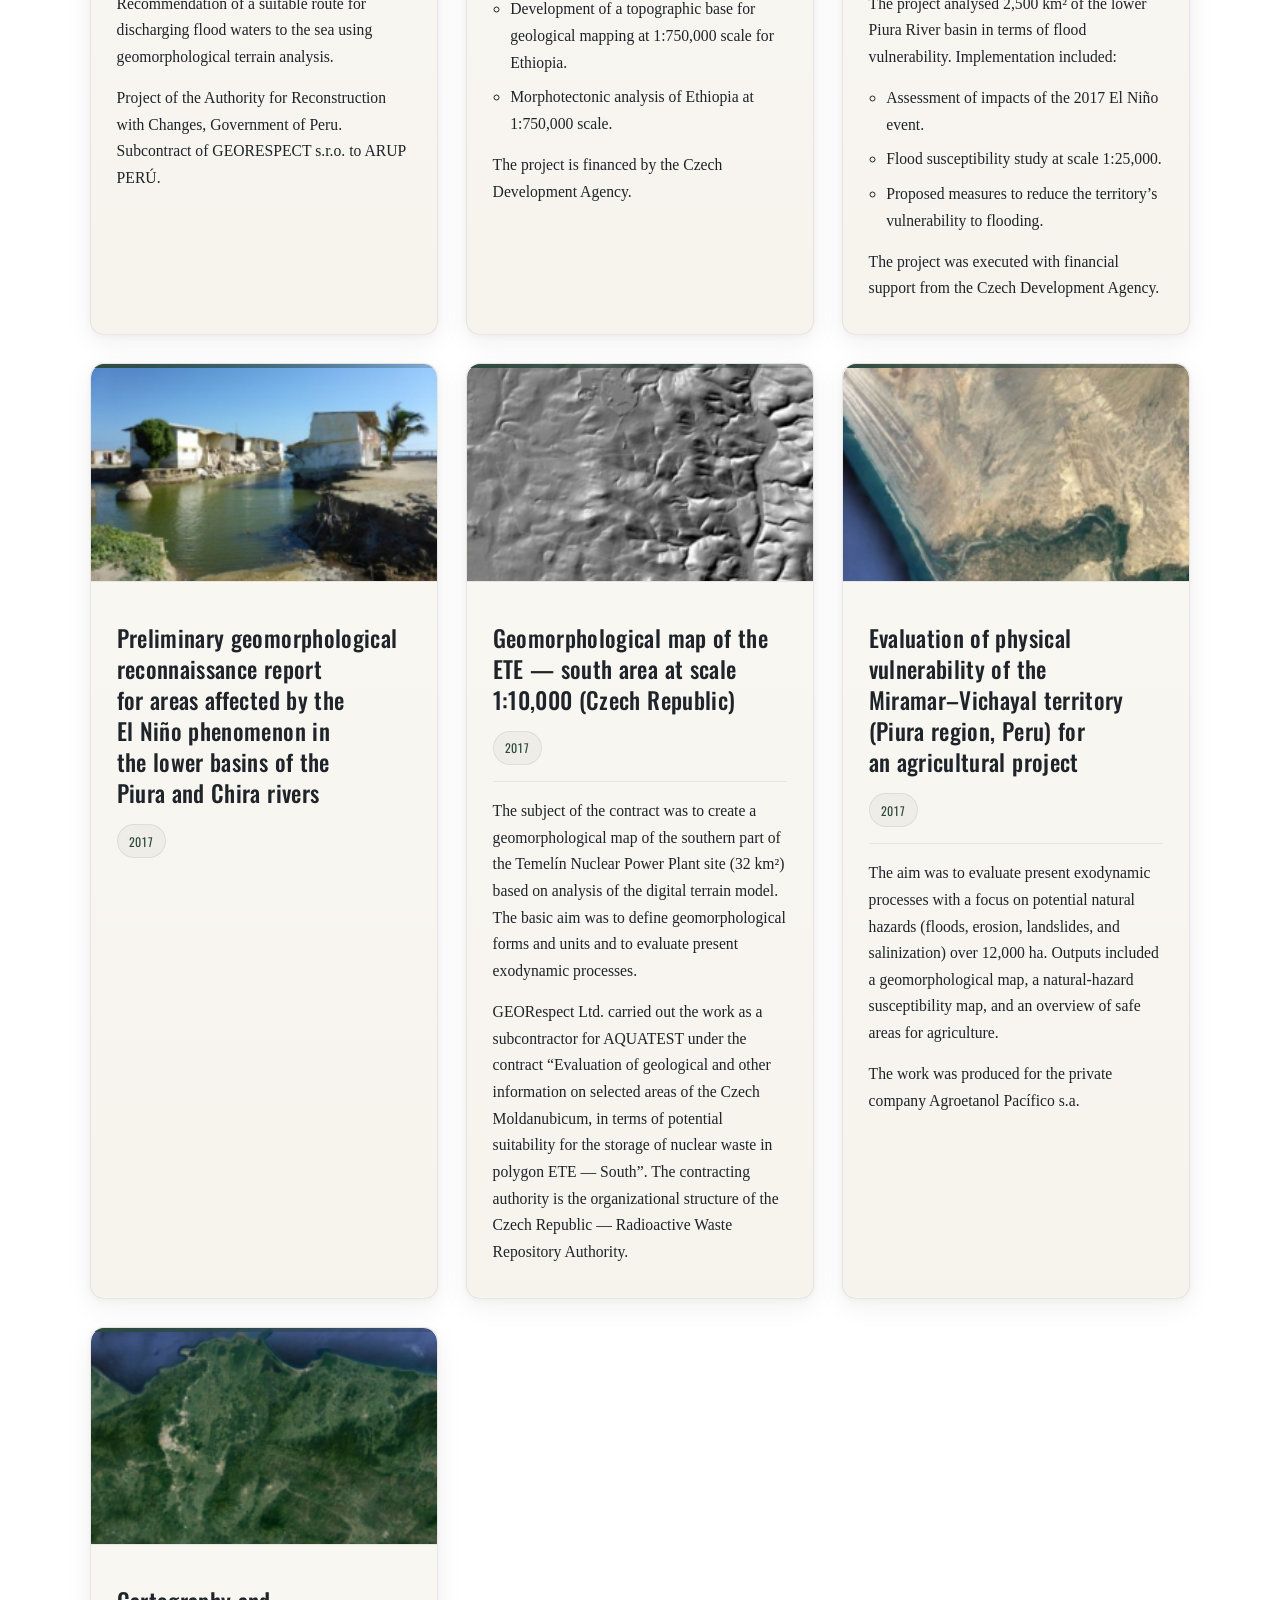
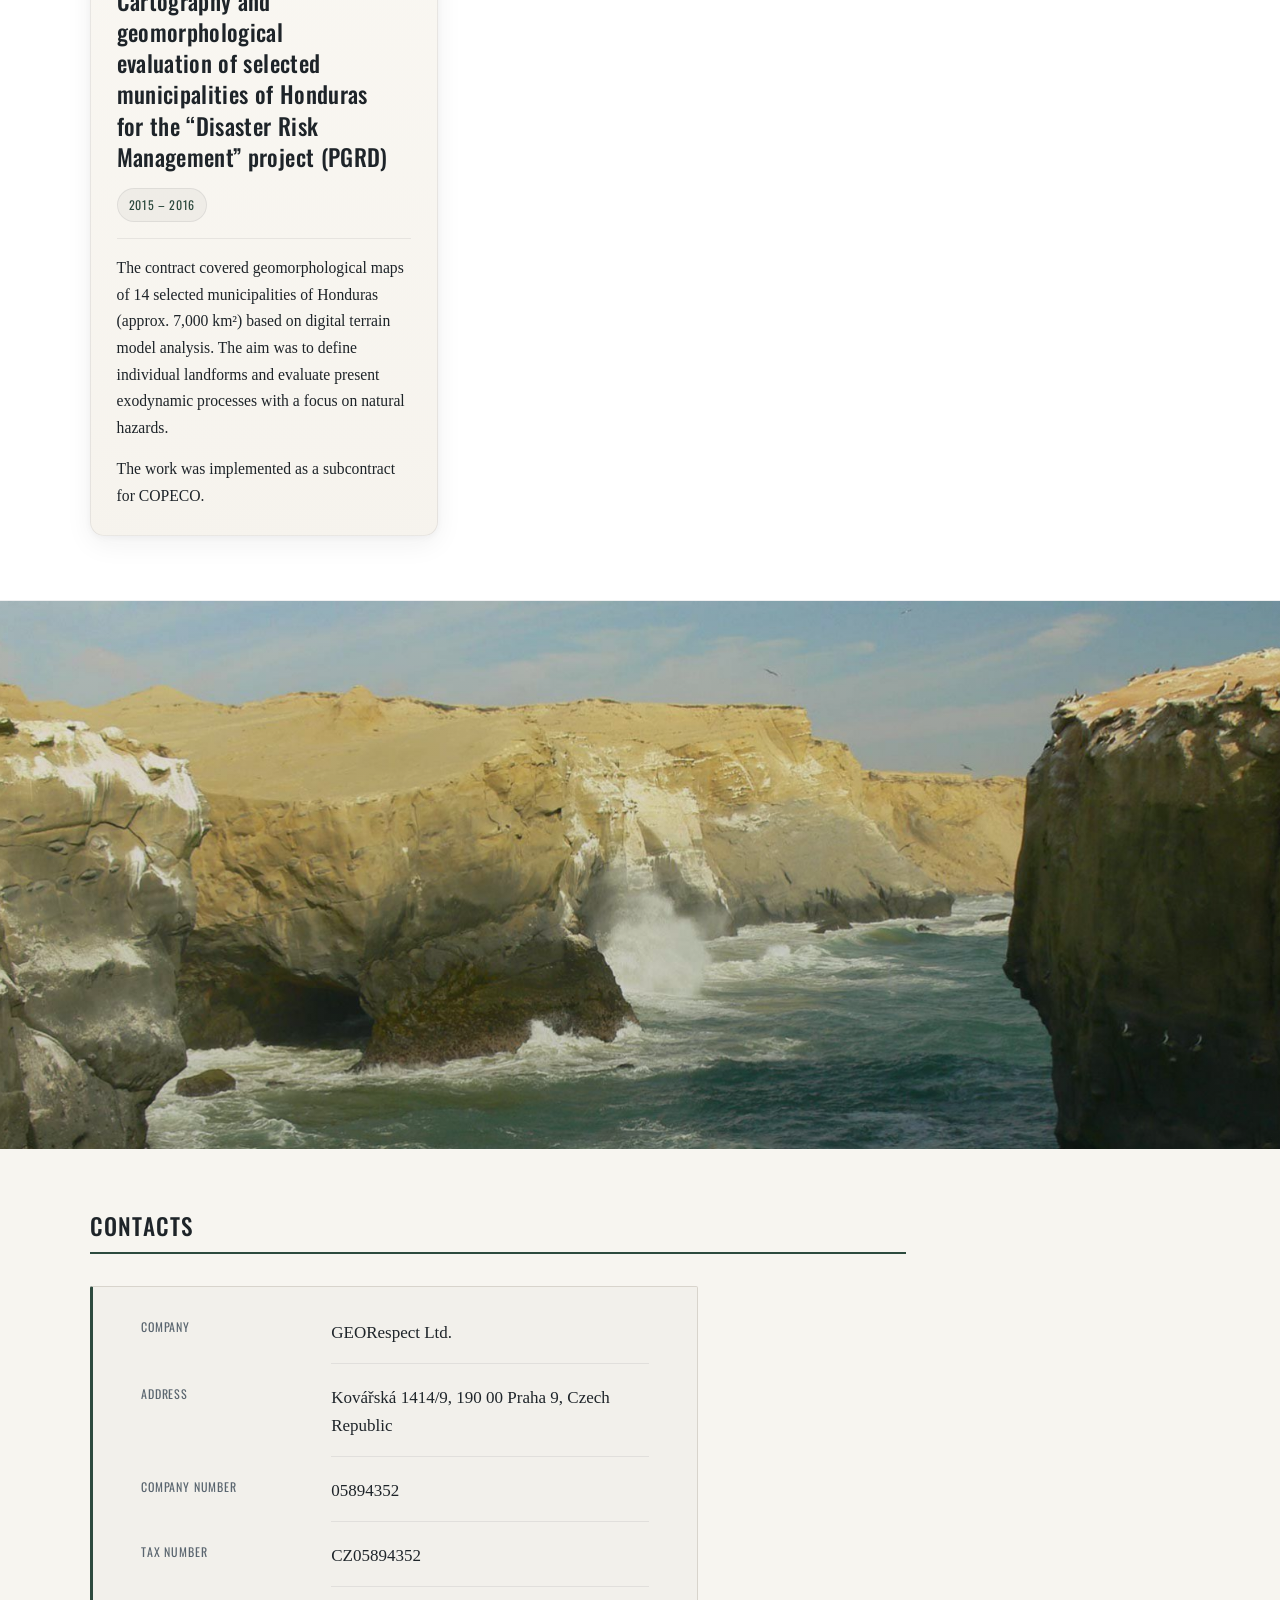
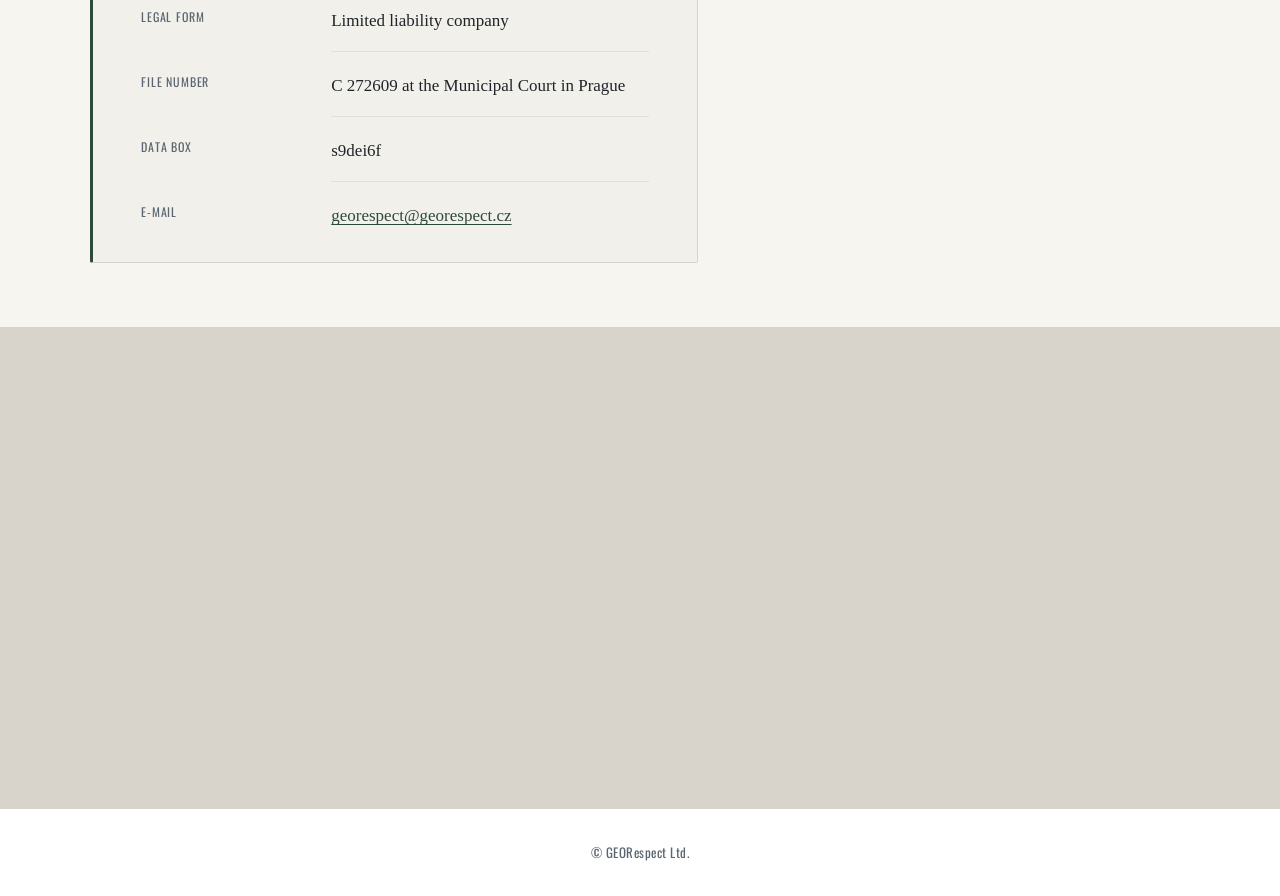
==== commit c125308b: "Remove unused files and update HTML structure for improved accessibility and SEO. Deleted favicon, r" ====
--- a/index.html
+++ b/index.html
@@ -1,786 +1,13 @@
 <!DOCTYPE html>
-<html>
+<html lang="en">
 <head>
-	<meta http-equiv="Content-Type" content="text/html; charset=utf-8">
-
-	<meta name="description" content="Home">
-	<meta name="keywords" content="Home">
-	<meta name="viewport" content="width=device-width, initial-scale=1.0">
-
-	<title>Applied geomorphology | GEO Respect</title>
-	
-	<link href="https://fonts.googleapis.com/css?family=Oswald:500&amp;subset=latin-ext" rel="stylesheet">
-
-<link rel="stylesheet" type="text/css" href="https://scdn.hucr.cz/font-awesome/4.5.0/css/font-awesome.min.css">
-<link rel="stylesheet" type="text/css" href="https://scdn.hucr.cz/fancybox/2.1.5/source/jquery.fancybox.css">
-<link rel="stylesheet" type="text/css" href="https://scdn.hucr.cz/jquery/ui/1.10.0/themes/smoothness/jquery-ui.css">
-<link rel="stylesheet" type="text/css" href="webtemp/cssloader-9338802cdaec-jquery-ui.css%3F1493128740.css">
-<link rel="stylesheet" type="text/css" href="webtemp/cssloader-678d8fef0020-bootstrap.css%3F1493128740.css">
-<link rel="stylesheet" type="text/css" href="webtemp/cssloader-245f5d655ae2-common.css%3F1493270820.css">
-<link rel="stylesheet" type="text/css" href="webtemp/cssloader-03749bf49cf5-screen.css%3F1495715760.css">
-<link rel="stylesheet" type="text/css" href="webtemp/cssloader-792d3ff9c9a4-cropper.css%3F1493128740.css">
-	
-	<link rel="shortcut icon" href="favicon.ico" type="image/x-icon">
-	
-<script type="text/javascript" src="https://scdn.hucr.cz/jquery/1.8.3/jquery-1.8.3.min.js"></script>
-<script type="text/javascript" src="https://scdn.hucr.cz/jquery/ui/1.10.0/jquery-ui.min.js"></script>
-<script type="text/javascript" src="https://scdn.hucr.cz/bootstrap/3.2.0/dist/js/bootstrap.min.js"></script>
-<script type="text/javascript" src="https://scdn.hucr.cz/fancybox/2.1.5/source/jquery.fancybox.pack.js"></script>
-<script type="text/javascript" src="https://scdn.hucr.cz/plupload/2.1.7/js/plupload.full.min.js"></script>
-<script type="text/javascript" src="webtemp/jsloader-c4ad33f44dfc.js%3F1495527900"></script>
-
-	
-		<script type="text/javascript">
-			(function(i,s,o,g,r,a,m){ i['GoogleAnalyticsObject']=r;i[r]=i[r]||function(){
-			(i[r].q=i[r].q||[]).push(arguments)},i[r].l=1*new Date();a=s.createElement(o),
-			m=s.getElementsByTagName(o)[0];a.async=1;a.src=g;m.parentNode.insertBefore(a,m)
-			})(window,document,'script','//www.google-analytics.com/analytics.js','ga');
-			
-			ga('create', "UA-98120403-1", "georespect.cz");
-			ga('require', 'linkid', 'linkid.js');
-			ga('require', 'ecommerce', 'ecommerce.js');
-			ga('send', 'pageview');
-		</script>
-		
-		
+  <meta charset="utf-8">
+  <meta name="viewport" content="width=device-width, initial-scale=1">
+  <title>GEORespect</title>
+  <meta http-equiv="refresh" content="0; url=en/">
+  <link rel="canonical" href="en/">
 </head>
-
-<body id="singlepage" data-spy="scroll" data-target=".menu">
-<div id="snippet--flashMessages"></div>	
-		<div class="container-fluid wrapper" data-spy="" id="header">
-			<div class="container" id="logo">
-				<p class="col-xs-12 col-sm-6">
-					<a href="cs/index.html">
-						<img src="images/logo.png" alt="logo">
-					</a>
-				</p>
-				<div class="col-xs-12 col-sm-6">
-<div id="langs" class="pull-right">
-	<ul class="xnav nav-pills">
-		<li class="cs active">
-			<a href="cs/index.html">en</a>
-		</li>
-			<li class="es ">
-				<a href="es/index.html">es</a>
-			</li>
-	</ul>
-</div>
-<div class="clearfix"></div>					<p class="text-right">
-						<a href="mailto:georespect@georespect.cz" class="contact">georespect@georespect.cz</a>
-					</p>
-				</div>
-			</div>
-			
-			<div class="container" id="menu">
-
-	<div role="navigation" class="navbar navbar-default navbar-static-top">
-		<div class="container">
-			<div class="navbar-header">
-				<button data-target=".navbar-collapse" data-toggle="collapse" class="navbar-toggle" type="button">
-					<span class="sr-only">Toggle navigation</span>
-					<span class="icon-bar"></span>
-					<span class="icon-bar"></span>
-					<span class="icon-bar"></span>
-				</button>
-			</div>
-
-			<div class="navbar-collapse collapse">
-					<ul class="nav navbar-nav">
-
-
-
-							<li class="applied-geomorphology first
-									active
-							">
-								<a href="cs/index.html#applied-geomorphology">
-
-									Home 
-								</a>
-							</li>
-
-								
-
-							<li class="geomorphological-terrain-analysis 
-							">
-								<a href="cs/index.html#geomorphological-terrain-analysis">
-
-									Geomorphological terrain analysis 
-								</a>
-							</li>
-
-								
-
-							<li class="analysis-of-natural-hazards 
-							">
-								<a href="cs/index.html#analysis-of-natural-hazards">
-
-									Analysis of natural hazards 
-								</a>
-							</li>
-
-								
-
-							<li class="references 
-							">
-								<a href="cs/index.html#references">
-
-									References 
-								</a>
-							</li>
-
-								
-
-							<li class="contacts 
-							">
-								<a href="cs/index.html#contacts">
-
-									Contacts 
-								</a>
-							</li>
-					</ul>
-			</div>
-		</div>
-	</div>
-			</div>
-			
-			<div class="clearfix"></div>
-		</div>
-		
-<div id="slider" class="carousel slide" data-ride="carousel" data-interval="4000" data-pause="hover" data-wrap="true">	
-	<div class="carousel-inner">
-			
-			<div class="item active">
-						<img src="files/galleries/1920x680_g3-slide1.jpg" alt="">
-				
-				<div class="carousel-caption">					
- 				</div>
-			</div>
-	</div>
-	
-	
-
-</div>		
-			<div class="container-fluid clearfix" id="applied-geomorphology">
-				<div class="container">
-					<div class="col-xs-12 col-md-8 col-md-offset-2">
-	<div id="layout1" class="row">
-		<div id="center" class="col-xs-12">		
-
-	<div class="editor editor-layout1 ">
-	
-		<div class="">
-				<h1>GEORespect<small>Applied geomorphology as an essential tool for smart land-use planning and development</small></h1>
-
-				<div class="text">
-					<h2>Motto: Safe and considerate utilization of the landscape lies in respect for the natural processes that shape it.</h2>
-<p>Major part of human activity is bound to the surface or its immediate surroundings. This means that the nature of the earth's surface (morphology, geology, land cover etc.) and processes it creates have an immediate impact on human activity and the manner of land use. It follows that understand the evolution of the earth's surface is essential prerequisite for its effective and environmentally considerate use.</p>
-<p>&nbsp;</p>
-<p><strong>NEWS:</strong> GEORESPECT s.r.o. is currently involved in the project "AGRICULTURE SYSTEMS ADAPTATION PROGRAM IN HAMBARICHO MOUNTAIN WATERSHED - ASAP IN HAMBARICHO", which is implemented by the humanitarian organization People in Need with the support of the Czech Development Agency.</p>
-<p>&nbsp;</p>
-				</div>
-
-
-
-		</div>
-	</div>
-		</div>
-	</div>					</div>
-				</div>
-			</div>
-<div id="slider" class="carousel slide" data-ride="carousel" data-interval="4000" data-pause="hover" data-wrap="true">	
-	<div class="carousel-inner">
-			
-			<div class="item active">
-						<img src="files/galleries/1920x680_g7-slide1a.jpg" alt="">
-				
-				<div class="carousel-caption">					
- 				</div>
-			</div>
-	</div>
-	
-	
-
-</div>		
-			<div class="container-fluid clearfix" id="geomorphological-terrain-analysis">
-				<div class="container">
-					<div class="col-xs-12 col-md-8 col-md-offset-2">
-	<div id="layout1" class="row">
-		<div id="center" class="col-xs-12">		
-
-	<div class="editor editor-layout1 ">
-	
-		<div class="">
-				<h1>Geomorphological terrain analysis</h1>
-
-				<div class="text">
-					<h2>Characteristics of geomorphological terrain analysis</h2>
-<p>Geomorphological terrain analysis is based on the demarcation of individual landforms, and the assessment of its formation and approximate age. The analysis is based primarily of the interpretation of a&nbsp;digital terrain model. This study can be supplemented with terrain documentation or the evaluation of satellite and aerial images.</p>
-<h2>Geomorphological map as an output of geomorphological terrain analysis</h2>
-<p>The geomorphological map represents a&nbsp;generalized image of the area development. Circumscribed landforms are subsequently divided into groups specified by their origin: i) structural and tectonic landforms, ii) landforms of denudation, iii) landforms of accumulation, iv) anthropogenic landforms. Individual landforms are drawn on a&nbsp;suitable map base in a&nbsp;form of polygons, lines and eventual marking points. The scale of the map affects the extent of detail.</p>
-<h2>Practical use of the geomorphological terrain analysis</h2>
-<p>The results of the geomorphological terrain analysis serve as a&nbsp;basic data needed for analysing the vulnerability of the territory by natural processes such as floods, erosion, landslides, earthquakes, etc..</p>
-				</div>
-
-
-
-		</div>
-	</div>
-		</div>
-	</div>					</div>
-				</div>
-			</div>
-<div id="slider" class="carousel slide" data-ride="carousel" data-interval="4000" data-pause="hover" data-wrap="true">	
-	<div class="carousel-inner">
-			
-			<div class="item active">
-						<img src="files/galleries/1920x680_g9-slide2.jpg" alt="">
-				
-				<div class="carousel-caption">					
- 				</div>
-			</div>
-	</div>
-	
-	
-
-</div>		
-			<div class="container-fluid clearfix" id="analysis-of-natural-hazards">
-				<div class="container">
-					<div class="col-xs-12 col-md-8 col-md-offset-2">
-	<div id="layout1" class="row">
-		<div id="center" class="col-xs-12">		
-
-	<div class="editor editor-layout1 ">
-	
-		<div class="">
-				<h1>Analysis of natural hazards</h1>
-
-				<div class="text">
-					<h2>Evaluation of the vulnerability of the territory by natural processes</h2>
-<p>The expanding urbanisation of the countryside and the infrastructure development is the cause of incessant interaction between human activity and various natural processes. Underestimation of an impact of this interaction can result in extensive damage such as landslide, floods or earthquake, etc.. The importance of the analysis of the vulnerability of the territory lies in localization and characterization of those natural processes that present an acute or potential hazards.</p>
-<h2>The use of natural hazards analysis</h2>
-<p><strong>Prevention</strong> &ndash; making use of the outputs in order to create new spatial plans, environmental plans, developer and construction projects, and plans for civil defence</p>
-<p><strong>Solution of current problems</strong> &ndash; making use of the outputs in order to propose remedial and security measures that would reduce the danger of soil erosion, landslides, floods, etc..</p>
-				</div>
-
-
-
-		</div>
-	</div>
-		</div>
-	</div>					</div>
-				</div>
-			</div>
-<div id="slider" class="carousel slide" data-ride="carousel" data-interval="4000" data-pause="hover" data-wrap="true">	
-	<div class="carousel-inner">
-			
-			<div class="item active">
-						<img src="files/galleries/1920x680_g14-slide4.jpg" alt="">
-				
-				<div class="carousel-caption">					
- 				</div>
-			</div>
-	</div>
-	
-	
-
-</div>		
-			<div class="container-fluid clearfix" id="references">
-				<div class="container">
-					<div class="col-xs-12 col-md-8 col-md-offset-2">
-	<div id="layout1" class="row">
-		<div id="center" class="col-xs-12">	
-			<h1>References</h1>	
-
-<div class="articles layout1 row">
-		
-		
-		<div class="article col-xs-12">
-				
-			<div class="row">
-				
-				
-				<div class="col-xs-12">
-						<h3 class="no-margin-top">
-							Programa de adaptación de los sistemas agrícolas en la cuenca hidrográfica de la Sierra Hambaricho - ASAP en Hambaricho
-						</h3>
-					
-						<div class="description">
-							<p class="no-margin">
-								2023 - 2025
-							</p>
-						</div>
-					
-						<div class="text">				
-							<p>Ubicaci&oacute;n:&nbsp;Regi&oacute;n Sidama, Etiop&iacute;a</p>
-<p>Contratante:&nbsp;ONG People in Need -&nbsp; Agencia de Desarrollo de la Rep&uacute;blica Checa</p>
-<p>Objetivo: An&aacute;lisis de los riesgos geol&oacute;gicos y medioambientales en la zona de la Sierra Hambaricho.</p>
-						</div>
-				</div>
-			</div>
-		</div>
-		
-			<div class="clearfix"></div>
-		
-		
-		<div class="article col-xs-12">
-				
-			<div class="row">
-				
-				
-				<div class="col-xs-12">
-						<h3 class="no-margin-top">
-							Desarrollo participativo del paisaje productivo en la región de Sidama, Etiopia, II
-						</h3>
-					
-						<div class="description">
-							<p class="no-margin">
-								2023 - 2024
-							</p>
-						</div>
-					
-						<div class="text">				
-							<p><em>Ubicaci&oacute;n:</em>&nbsp;Regi&oacute;n Sidama, Etiop&iacute;a</p>
-<p><em>Contratante:</em> ONG People in Need -&nbsp; Agencia de Desarrollo de la Rep&uacute;blica Checa</p>
-<p><em>Objetivo:</em> Estudio biof&iacute;sico (riesgos geol&oacute;gicos), exploraci&oacute;n y documentaci&oacute;n enfocadas en las caracter&iacute;sticas geomorfol&oacute;gicas, litol&oacute;gicas y geodin&aacute;micas locales a fin de conservar y gestionar los recursos de agua y suelo hacia una &nbsp;agricultura sostenible y protecci&oacute;n de los recursos naturales.</p>
-						</div>
-				</div>
-			</div>
-		</div>
-		
-			<div class="clearfix"></div>
-		
-		
-		<div class="article col-xs-12">
-				
-			<div class="row">
-				
-				
-				<div class="col-xs-12">
-						<h3 class="no-margin-top">
-							Investigación y selección de emplazamientos adecuados para la construcción de instalaciones de almacenamiento subterráneo de pasivos radioactivos en la República Checa
-						</h3>
-					
-						<div class="description">
-							<p class="no-margin">
-								2023 - 2025
-							</p>
-						</div>
-					
-						<div class="text">				
-							<p><em>Contratante</em>:&nbsp;Autoridad de Repositorios de Residuos Radiactivos&nbsp;(SURAO)</p>
-<p><em>Ubicaci&oacute;n:</em> Rep&uacute;blica Checa</p>
-<p><em>Objetivo:</em>&nbsp;Consultor&iacute;a especializada en geolog&iacute;a y geomorfolog&iacute;a para la investigaci&oacute;n y selecci&oacute;n emplazamientos adecuados para la construcci&oacute;n de instalaciones de almacenamiento subterr&aacute;neo de pasivos radioactivos.&nbsp;</p>
-						</div>
-				</div>
-			</div>
-		</div>
-		
-			<div class="clearfix"></div>
-		
-		
-		<div class="article col-xs-12">
-				
-			<div class="row">
-				
-				
-				<div class="col-xs-12">
-						<h3 class="no-margin-top">
-							Interpretación de los datos geomorfológicos para los visitantes del Geoparque Šumava Real
-						</h3>
-					
-						<div class="description">
-							<p class="no-margin">
-								2023 - 2024
-							</p>
-						</div>
-					
-						<div class="text">				
-							<p><em>Ubicaci&oacute;n:</em>&nbsp;Regi&oacute;n Pilsen y Regi&oacute;n Bohemia, Rep&uacute;blica Checa</p>
-<p><em>Objetivo:</em></p>
-<ul>
-<li>An&aacute;lisis geomorfol&oacute;gico del terreno e interpretaci&oacute;n de datos topogr&aacute;ficos por escaneo LIDAR.</li>
-<li>Mapa geomorfol&oacute;gico del terreno (500 km2).</li>
-<li>Aplicativo digital.</li>
-</ul>
-						</div>
-				</div>
-			</div>
-		</div>
-		
-			<div class="clearfix"></div>
-		
-		
-		<div class="article col-xs-12">
-				
-			<div class="row">
-				
-				
-				<div class="col-xs-12">
-						<h3 class="no-margin-top">
-							Evaluación preliminar de peligros geológicos mediante el análisis geomorfológico para el proyecto inmobiliario “Miami Beach Peruano”
-						</h3>
-					
-						<div class="description">
-							<p class="no-margin">
-								2022
-							</p>
-						</div>
-					
-						<div class="text">				
-							<p>&nbsp;</p>
-<p><em>Ubicaci&oacute;n:</em>&nbsp;Distrito Comandante Noel, Provincia de Casma, Regi&oacute;n Ancash, Per&uacute;</p>
-<p><em>Objetivo:</em> Evaluaci&oacute;n preliminar para la identificaci&oacute;n de peligros geol&oacute;gicos existentes en un contexto de hasta 50 km2 mediante el an&aacute;lisis geomorfol&oacute;gico en gabinete de acuerdo con el siguiente detalle: 20Km2 (escala: 1: 5000), 30Km2 (escala: 1:25 000).</p>
-						</div>
-				</div>
-			</div>
-		</div>
-		
-			<div class="clearfix"></div>
-		
-		
-		<div class="article col-xs-12">
-				
-			<div class="row">
-				
-				
-				<div class="col-xs-12">
-						<h3 class="no-margin-top">
-							Estudio de vulnerabilidad por peligros geológicos post evento sísmico de 7.5 grados para la recomendación de alternativas de carretera a nivel conceptual - sector aserradero km 265+390 al km 275+050, Región Amazonas, Perú
-						</h3>
-					
-						<div class="description">
-							<p class="no-margin">
-								2022
-							</p>
-						</div>
-					
-						<div class="text">				
-							<p><em>Tipo del proyecto:</em> Proyecto de la Concesionaria IIRSA NORTE</p>
-<p><em>Ubicaci&oacute;n:</em> Sector Aserradero, Distrito de Jamalca, Provincia Utcubamba, Regi&oacute;n Amazonas, Per&uacute;</p>
-<p><em>Objetivo del proyecto:</em></p>
-<ul>
-<li>Levantamiento topogr&aacute;fico LIDAR por UAV del &aacute;rea de estudio que abarca hasta 60km2.</li>
-<li>Creaci&oacute;n del modelo digital del relieve (MDR) en un &aacute;rea de hasta 60km2 a escala 1:10,000.</li>
-<li>An&aacute;lisis geomorfol&oacute;gico del terreno e interpretaci&oacute;n geomorfol&oacute;gica de las im&aacute;genes satelitales y MDR.</li>
-<li>Relevamiento de campo de la documentaci&oacute;n geol&oacute;gica y geomorfol&oacute;gica de forma visual.</li>
-<li>An&aacute;lisis de la susceptibilidad del territorio por peligros naturales.</li>
-<li>Con base en la identificaci&oacute;n de las zonas de la alta vulnerabilidad por peligros geol&oacute;gicos, plantear al menos 03 alternativas de trazo para el sector de Aserradero a nivel conceptual.</li>
-<li>Presentar una propuesta de las medidas de protecci&oacute;n para eliminar el impacto de los procesos naturales.</li>
-</ul>
-						</div>
-				</div>
-			</div>
-		</div>
-		
-			<div class="clearfix"></div>
-		
-		
-		<div class="article col-xs-12">
-				
-			<div class="row">
-				
-				
-				<div class="col-xs-12">
-						<h3 class="no-margin-top">
-							“Salida del río Piura hacia el océano Pacífico” informe para la elaboración del plan maestro de control de inundaciones del río Piura - autoridad para la reconstrucción con cambios (ARCC)
-						</h3>
-					
-						<div class="description">
-							<p class="no-margin">
-								2022
-							</p>
-						</div>
-					
-						<div class="text">				
-							<p>Recomendaci&oacute;n de una ruta adecuada para la descarga de aguas de inundaci&oacute;n al mar mediante el an&aacute;lisis geomorfol&oacute;gico del terreno.&nbsp;</p>
-<p>Proyecto de la Autoridad para la Reconstrucci&oacute;n con Cambios, Gobierno Peruano.<br />Subcontrato de GEORESPECT s.r.o. para ARUP PER&Uacute;.<br /><br /></p>
-						</div>
-				</div>
-			</div>
-		</div>
-		
-			<div class="clearfix"></div>
-		
-		
-		<div class="article col-xs-12">
-				
-			<div class="row">
-				
-				
-				<div class="col-xs-12">
-						<h3 class="no-margin-top">
-							GEOLOGICAL AND HYDROGEOLOGICAL MAP COMPILATION ON A 1:1,000,000 SCALE FOR THE ENTIRE TERRITORY OF ETHIOPIA
-						</h3>
-					
-						<div class="description">
-							<p class="no-margin">
-								2020 - 2022
-							</p>
-						</div>
-					
-						<div class="text">				
-							<p>GEORESPECT como subcontrator del Servicio Geol&oacute;gico Checo implementa las siguientes actividades dentro de este proyecto:</p>
-<ul>
-<li>Desarrollo de una base topogr&aacute;fica para el mapeo geol&oacute;gico a escala 1: 750.000 del territorio del pa&iacute;s de Etiop&iacute;a;</li>
-<li>An&aacute;lisis morfo-tect&oacute;nico del territorio del pa&iacute;s de Etiop&iacute;a a&nbsp; escala 1: 750.000.</li>
-</ul>
-<p>El proyecto est&aacute; financiado por la Agencia Checa de Desarrollo.</p>
-						</div>
-				</div>
-			</div>
-		</div>
-		
-			<div class="clearfix"></div>
-		
-		
-		<div class="article col-xs-12">
-				
-			<div class="row">
-				
-				
-				<div class="col-xs-12">
-						<h3 class="no-margin-top">
-							ANÁLISIS DE LA VULNERABILIDAD DE LA CUENCA BAJA DEL RÍO PIURA POR LAS INUNDACIONES Y LA POSIBILIDADES DE SU ELIMINACIÓN (UN PROYECTO PILOTO DE EL ANÁLISIS DE LA VULNERABILIDAD DEL PADESASTRES NATURALES EN EL PERÚ)
-						</h3>
-					
-						<div class="description">
-							<p class="no-margin">
-								2018 - 2019
-
-
-							</p>
-						</div>
-					
-						<div class="text">				
-							<p>El tema del proyecto fue analizar 2 500 km2 de la cuenca baja del R&iacute;o Piura en t&eacute;rminos de su vulnerabilidad a las inundaciones. La implementaci&oacute;n incluy&oacute;:</p>
-<ul>
-<li>Evaluaci&oacute;n de los impactos del fen&oacute;meno El Ni&ntilde;o 2017.</li>
-<li>Estudio de susceptibilidad de la zona por las inundaciones una escala de 1: 25,000.</li>
-<li>Propuesta de medidas para reducir la vulnerabilidad del territorio a las inundaciones.</li>
-</ul>
-<p>El proyecto se ejecut&oacute; con el apoyo financiero de la Agencia Checa de Desarrollo.</p>
-						</div>
-				</div>
-			</div>
-		</div>
-		
-			<div class="clearfix"></div>
-		
-		
-		<div class="article col-xs-12">
-				
-			<div class="row">
-				
-					<div class="col-xs-5">
-						<p class="img no-margin">
-							<a href="files/galleries/g15-Cangrejos-web.jpg" rel="g15" class="fancybox">
-								<img src="files/galleries/240x150_g15-Cangrejos-web.jpg" alt="" class="img-responsive">
-							</a>
-						</p>
-					</div>
-				
-				<div class="col-xs-7">
-						<h3 class="no-margin-top">
-							Reporte preliminar de reconocimiento geomorfológico de las zonas afectadas por el fenómeno de El Niño en la cuenca baja de los ríos Piura y Chira
-						</h3>
-					
-						<div class="description">
-							<p class="no-margin">
-								2017
-							</p>
-						</div>
-					
-						<div class="text">				
-							
-						</div>
-				</div>
-			</div>
-		</div>
-		
-			<div class="clearfix"></div>
-		
-		
-		<div class="article col-xs-12">
-				
-			<div class="row">
-				
-					<div class="col-xs-5">
-						<p class="img no-margin">
-							<a href="files/galleries/g11-ETE-jih.JPG" rel="g11" class="fancybox">
-								<img src="files/galleries/240x150_g11-ETE-jih.JPG" alt="" class="img-responsive">
-							</a>
-						</p>
-					</div>
-				
-				<div class="col-xs-7">
-						<h3 class="no-margin-top">
-							Geomorphological map of the ETE - south area in scale of 1: 10,000 (Czech Republic)
-						</h3>
-					
-						<div class="description">
-							<p class="no-margin">
-								2017
-							</p>
-						</div>
-					
-						<div class="text">				
-							<p>The subject of the contract was to create a geomorphological map of the southern part of the Nuclear Power Plant Temel&iacute;n (32 km2) based on the analysis of digital terrain model. The basic aim of the analysis was to define geomorphological forms, units and to evaluate present exodynamic processes.</p>
-<p>The GEORESPECT Ltd. made it as a subcontractor for the company AQUATEST under the contract "Evaluation of geological and other information on selected areas of the Czech Moldanubicum, in terms of potential suitability for the storage of nuclear waste in polygon ETE - South". The sponsor of this contract is the organizational structure of the Czech Republic - Radioactive Waste Repository.</p>
-						</div>
-				</div>
-			</div>
-		</div>
-		
-			<div class="clearfix"></div>
-		
-		
-		<div class="article col-xs-12">
-				
-			<div class="row">
-				
-					<div class="col-xs-5">
-						<p class="img no-margin">
-							<a href="files/galleries/g12-Miramar-Vichayal-Peru.JPG" rel="g12" class="fancybox">
-								<img src="files/galleries/240x150_g12-Miramar-Vichayal-Peru.JPG" alt="" class="img-responsive">
-							</a>
-						</p>
-					</div>
-				
-				<div class="col-xs-7">
-						<h3 class="no-margin-top">
-							Evaluation of the physical vulnerability of the Miramar-Vichayal territory (Piura region, Peru) for the agricultural project
-						</h3>
-					
-						<div class="description">
-							<p class="no-margin">
-								2017
-							</p>
-						</div>
-					
-						<div class="text">				
-							<p>The aim of the work was to evaluate present exodynamic processes with a special focus on potential natural hazards (floods, erosion, landslides and salinization) on area of 12&nbsp;000 ha. The outputs were geomorphological map, map of susceptibility of the territory to natural hazards and overview of safe areas for agriculture.</p>
-<p>The work was produced for the private company Agroetanol Pacifico s.a.</p>
-						</div>
-				</div>
-			</div>
-		</div>
-		
-			<div class="clearfix"></div>
-		
-		
-		<div class="article col-xs-12">
-				
-			<div class="row">
-				
-					<div class="col-xs-5">
-						<p class="img no-margin">
-							<a href="files/galleries/g13-Honduras.JPG" rel="g13" class="fancybox">
-								<img src="files/galleries/240x150_g13-Honduras.JPG" alt="" class="img-responsive">
-							</a>
-						</p>
-					</div>
-				
-				<div class="col-xs-7">
-						<h3 class="no-margin-top">
-							Cartography and geomorphological evaluation of selected municipalities of Honduras for the Project "Disaster Risk Management" (PGRD)
-						</h3>
-					
-						<div class="description">
-							<p class="no-margin">
-								2015 - 2016
-							</p>
-						</div>
-					
-						<div class="text">				
-							<p>The subject of the contract was to create a geomorphological maps of 14 selected municipalities of Honduras (approx. 7&nbsp;000 km2) based on the analysis of digital terrain model. The aim of the analysis was to define individual landforms and to evaluate present exodynamic processes with a special focus on natural hazards.</p>
-<p>The work was implemented as a subcontract for COPECO.</p>
-						</div>
-				</div>
-			</div>
-		</div>
-		
-			<div class="clearfix"></div>
-	
-</div>		</div>
-	</div>					</div>
-				</div>
-			</div>
-<div id="slider" class="carousel slide" data-ride="carousel" data-interval="4000" data-pause="hover" data-wrap="true">	
-	<div class="carousel-inner">
-			
-			<div class="item active">
-						<img src="files/galleries/1920x680_g10-slide5.jpg" alt="">
-				
-				<div class="carousel-caption">					
- 				</div>
-			</div>
-	</div>
-	
-	
-
-</div>		
-			<div class="container-fluid clearfix" id="contacts">
-				<div class="container">
-					<div class="col-xs-12 col-md-8 col-md-offset-2">
-	<div id="layout1" class="row">
-		<div id="center" class="col-xs-12">		
-
-	<div class="editor editor-layout1 ">
-	
-		<div class="">
-				<h1>Contacts</h1>
-
-				<div class="text">
-					<table class=" table">
-<tbody>
-<tr>
-<td>Company:</td>
-<td>GEORESPECT Ltd.</td>
-</tr>
-<tr>
-<td>Address:</td>
-<td>Kov&aacute;řsk&aacute; 1414/9, 190&nbsp;00 Praha 9, Czech Republic</td>
-</tr>
-<tr>
-<td>Company number:</td>
-<td>05894352</td>
-</tr>
-<tr>
-<td>Tax number:</td>
-<td>CZ05894352</td>
-</tr>
-<tr>
-<td>Legal form:</td>
-<td>Limited Liability Company</td>
-</tr>
-<tr>
-<td>File number:</td>
-<td>C 272609 with the Municipal court in Prague</td>
-</tr>
-<tr>
-<td>Data case:</td>
-<td>s9dei6f</td>
-</tr>
-<tr>
-<td>E-mail:</td>
-<td><a href="mailto:georespect@georespect.cz">georespect@georespect.cz</a></td>
-</tr>
-</tbody>
-</table>
-<p>&nbsp;</p>
-				</div>
-
-
-
-		</div>
-	</div>
-		</div>
-	</div>					</div>
-				</div>
-			</div>
-		
-		<div class="map">
-			<iframe src="https://www.google.com/maps/embed?pb=!1m18!1m12!1m3!1d8613.745265094734!2d14.670140556574882!3d50.06977543891898!2m3!1f0!2f0!3f0!3m2!1i1024!2i768!4f13.1!3m3!1m2!1s0x470b8caf518f5299%3A0xbde25b44167171e8!2zxb1sZWJza8OhIDE2MTksIDE5MCAxNiDDmmplemQgbmFkIExlc3k!5e0!3m2!1scs!2scz!4v1493242471732" height="500" frameborder="0" style="border:0; width: 100%;" allowfullscreen></iframe>
-		</div>
+<body>
+  <p><a href="en/">Continue to the site (English)</a></p>
 </body>
 </html>
